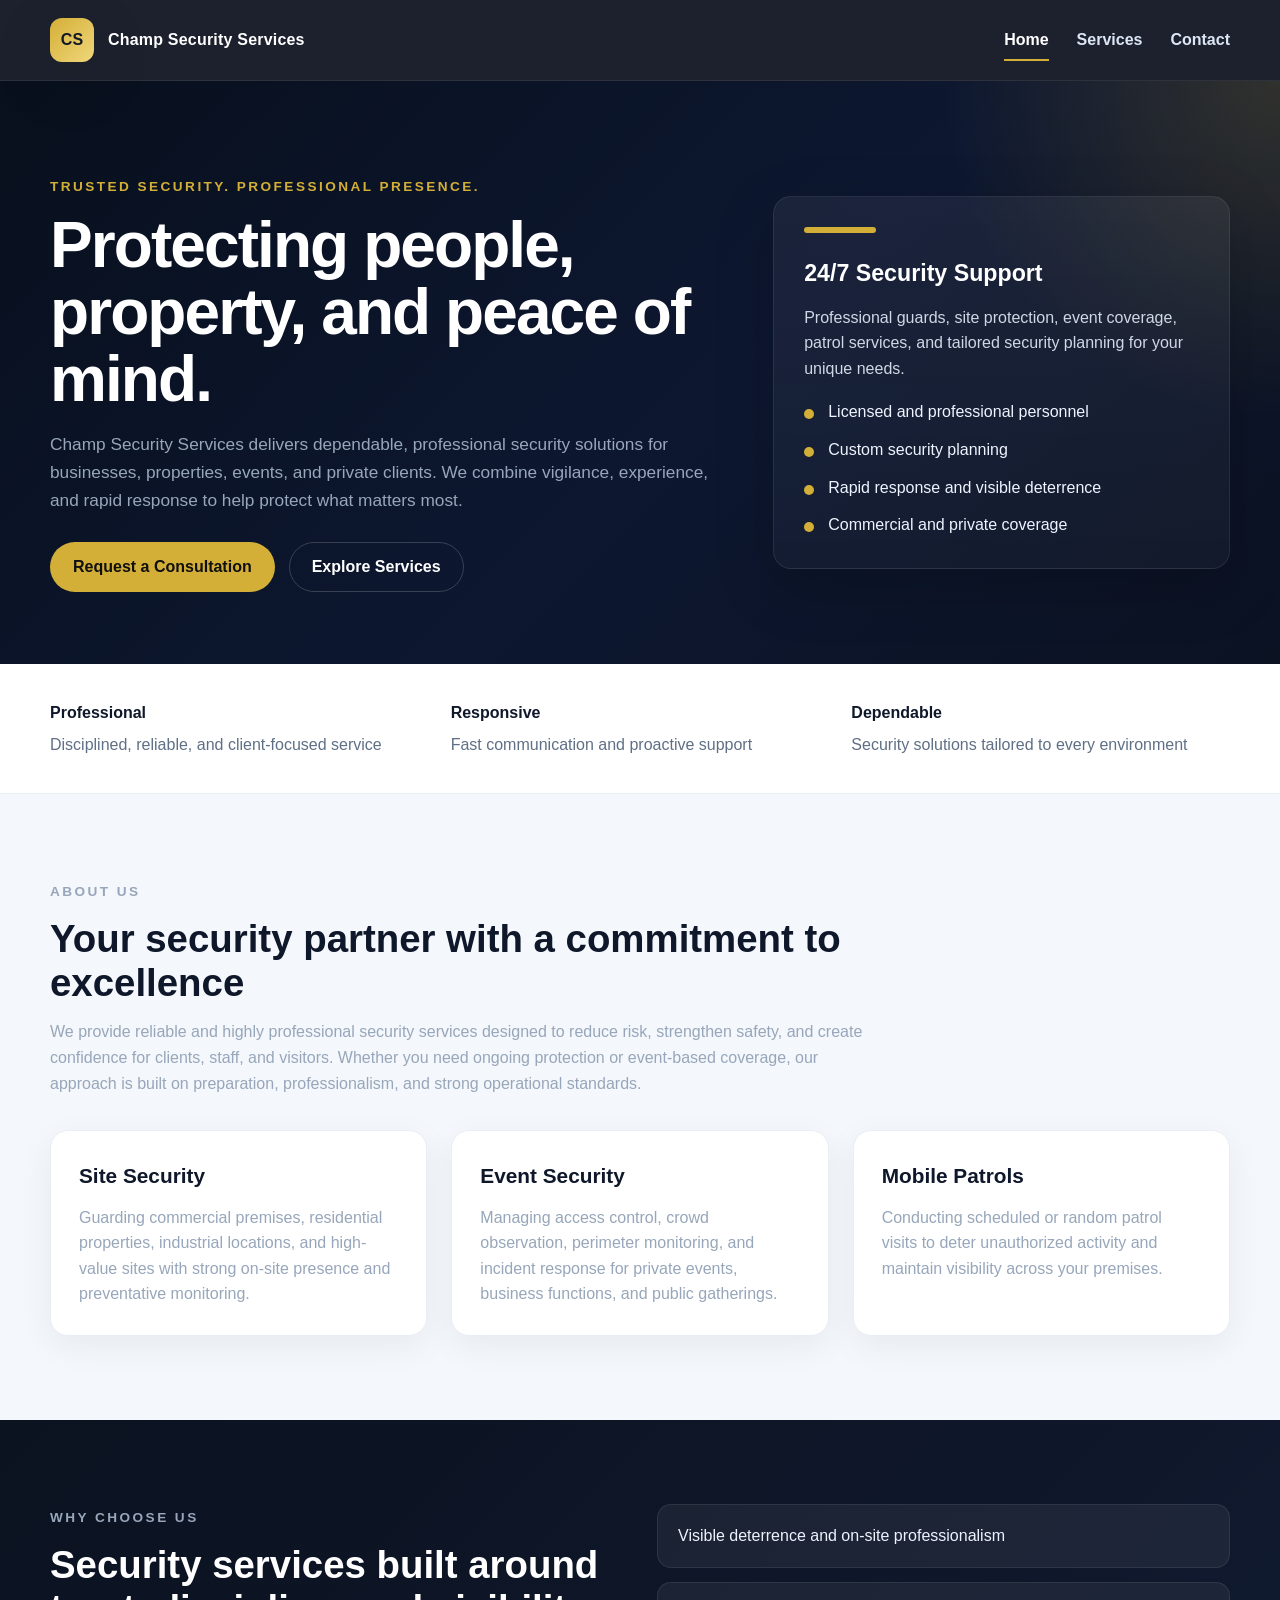
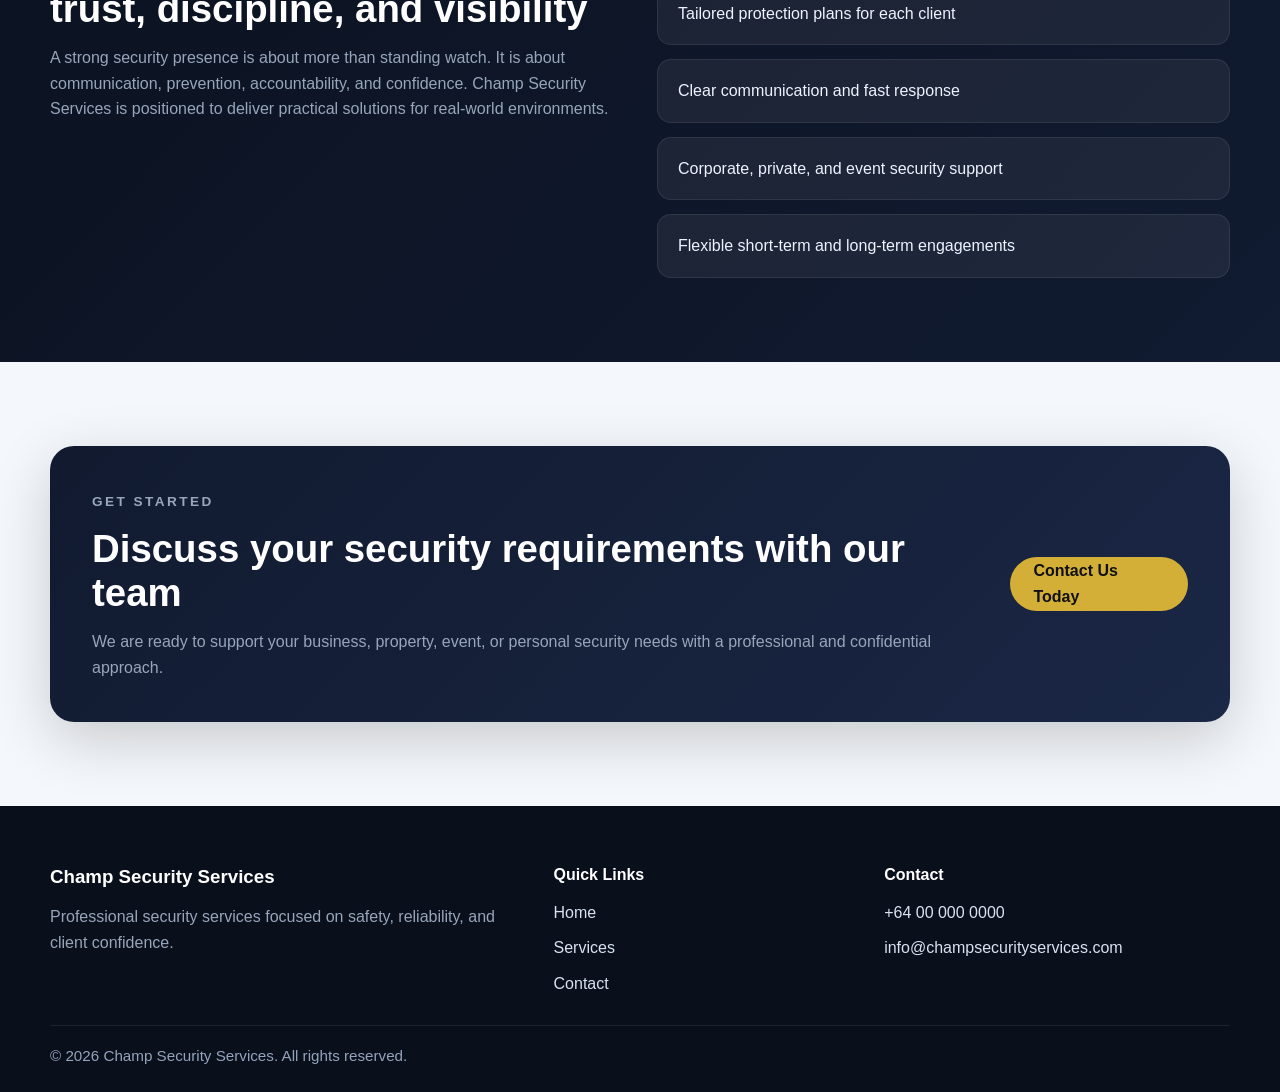
==== index.html @ b8554374 "Creating all the website pages" ====
<!DOCTYPE html>
<html lang="en">
<head>
  <meta charset="UTF-8" />
  <meta name="viewport" content="width=device-width, initial-scale=1.0" />
  <title>Champ Security Services | Professional Protection & Security Solutions</title>
  <meta name="description" content="Champ Security Services provides reliable, professional security solutions including site security, patrol services, event security, asset protection, and emergency response support." />
  <link rel="preconnect" href="[fonts.googleapis.com](https://fonts.googleapis.com)">
  <link rel="preconnect" href="[fonts.gstatic.com](https://fonts.gstatic.com)" crossorigin>
  <link href="[fonts.googleapis.com](https://fonts.googleapis.com/css2?family=Inter:wght@400;500;600;700;800&display=swap)" rel="stylesheet">
  <link rel="stylesheet" href="style.css" />
</head>
<body>
  <header class="site-header">
    <div class="container nav-wrap">
      <a href="index.html" class="logo">
        <span class="logo-mark">CS</span>
        <span class="logo-text">Champ Security Services</span>
      </a>

      <nav class="nav">
        <a href="index.html" class="active">Home</a>
        <a href="services.html">Services</a>
        <a href="contact.html">Contact</a>
      </nav>
    </div>
  </header>

  <main>
    <section class="hero">
      <div class="container hero-grid">
        <div class="hero-content">
          <p class="eyebrow">Trusted Security. Professional Presence.</p>
          <h1>Protecting people, property, and peace of mind.</h1>
          <p class="hero-text">
            Champ Security Services delivers dependable, professional security solutions for businesses,
            properties, events, and private clients. We combine vigilance, experience, and rapid response
            to help protect what matters most.
          </p>
          <div class="hero-actions">
            <a href="contact.html" class="btn btn-primary">Request a Consultation</a>
            <a href="services.html" class="btn btn-secondary">Explore Services</a>
          </div>
        </div>

        <div class="hero-card">
          <div class="hero-card-top"></div>
          <h2>24/7 Security Support</h2>
          <p>
            Professional guards, site protection, event coverage, patrol services, and tailored security
            planning for your unique needs.
          </p>
          <ul class="hero-list">
            <li>Licensed and professional personnel</li>
            <li>Custom security planning</li>
            <li>Rapid response and visible deterrence</li>
            <li>Commercial and private coverage</li>
          </ul>
        </div>
      </div>
    </section>

    <section class="trust-bar">
      <div class="container trust-grid">
        <div class="trust-item">
          <strong>Professional</strong>
          <span>Disciplined, reliable, and client-focused service</span>
        </div>
        <div class="trust-item">
          <strong>Responsive</strong>
          <span>Fast communication and proactive support</span>
        </div>
        <div class="trust-item">
          <strong>Dependable</strong>
          <span>Security solutions tailored to every environment</span>
        </div>
      </div>
    </section>

    <section class="section">
      <div class="container">
        <div class="section-heading">
          <p class="eyebrow">About Us</p>
          <h2>Your security partner with a commitment to excellence</h2>
          <p>
            We provide reliable and highly professional security services designed to reduce risk,
            strengthen safety, and create confidence for clients, staff, and visitors. Whether you need
            ongoing protection or event-based coverage, our approach is built on preparation, professionalism,
            and strong operational standards.
          </p>
        </div>

        <div class="cards three-col">
          <article class="card">
            <h3>Site Security</h3>
            <p>
              Guarding commercial premises, residential properties, industrial locations, and high-value sites
              with strong on-site presence and preventative monitoring.
            </p>
          </article>

          <article class="card">
            <h3>Event Security</h3>
            <p>
              Managing access control, crowd observation, perimeter monitoring, and incident response for
              private events, business functions, and public gatherings.
            </p>
          </article>

          <article class="card">
            <h3>Mobile Patrols</h3>
            <p>
              Conducting scheduled or random patrol visits to deter unauthorized activity and maintain
              visibility across your premises.
            </p>
          </article>
        </div>
      </div>
    </section>

    <section class="section section-dark">
      <div class="container split-grid">
        <div>
          <p class="eyebrow">Why Choose Us</p>
          <h2>Security services built around trust, discipline, and visibility</h2>
          <p>
            A strong security presence is about more than standing watch. It is about communication,
            prevention, accountability, and confidence. Champ Security Services is positioned to deliver
            practical solutions for real-world environments.
          </p>
        </div>

        <div class="check-panel">
          <div class="check-item">Visible deterrence and on-site professionalism</div>
          <div class="check-item">Tailored protection plans for each client</div>
          <div class="check-item">Clear communication and fast response</div>
          <div class="check-item">Corporate, private, and event security support</div>
          <div class="check-item">Flexible short-term and long-term engagements</div>
        </div>
      </div>
    </section>

    <section class="section cta-section">
      <div class="container cta-box">
        <div>
          <p class="eyebrow">Get Started</p>
          <h2>Discuss your security requirements with our team</h2>
          <p>
            We are ready to support your business, property, event, or personal security needs with
            a professional and confidential approach.
          </p>
        </div>
        <a href="contact.html" class="btn btn-primary">Contact Us Today</a>
      </div>
    </section>
  </main>

  <footer class="site-footer">
    <div class="container footer-grid">
      <div>
        <h3>Champ Security Services</h3>
        <p>Professional security services focused on safety, reliability, and client confidence.</p>
      </div>

      <div>
        <h4>Quick Links</h4>
        <ul class="footer-links">
          <li><a href="index.html">Home</a></li>
          <li><a href="services.html">Services</a></li>
          <li><a href="contact.html">Contact</a></li>
        </ul>
      </div>

      <div>
        <h4>Contact</h4>
        <ul class="footer-links">
          <li><a href="tel:+64000000000">+64 00 000 0000</a></li>
          <li><a href="mailto:info@champsecurityservices.com">info@champsecurityservices.com</a></li>
        </ul>
      </div>
    </div>
    <div class="container footer-bottom">
      <p>&copy; 2026 Champ Security Services. All rights reserved.</p>
    </div>
  </footer>
</body>
</html>
---- style.css ----
:root {
  --bg: #0a0f1c;
  --bg-soft: #10182b;
  --panel: #121c31;
  --panel-2: #16233f;
  --surface: #ffffff;
  --text: #0f172a;
  --text-light: #dbe4f0;
  --muted: #97a6ba;
  --line: rgba(255, 255, 255, 0.08);
  --accent: #d4af37;
  --accent-dark: #b89322;
  --success: #1f8f6a;
  --shadow: 0 18px 60px rgba(0, 0, 0, 0.18);
  --radius: 18px;
  --radius-sm: 12px;
  --container: 1180px;
}

* {
  box-sizing: border-box;
  margin: 0;
  padding: 0;
}

html {
  scroll-behavior: smooth;
}

body {
  font-family: "Inter", sans-serif;
  color: var(--text);
  background: #f4f7fb;
  line-height: 1.6;
}

a {
  text-decoration: none;
  color: inherit;
}

img {
  max-width: 100%;
  display: block;
}

.container {
  width: min(100% - 32px, var(--container));
  margin-inline: auto;
}

.site-header {
  position: sticky;
  top: 0;
  z-index: 1000;
  background: rgba(10, 15, 28, 0.92);
  backdrop-filter: blur(12px);
  border-bottom: 1px solid var(--line);
}

.nav-wrap {
  min-height: 80px;
  display: flex;
  align-items: center;
  justify-content: space-between;
  gap: 20px;
}

.logo {
  display: flex;
  align-items: center;
  gap: 14px;
  color: #fff;
  font-weight: 800;
  letter-spacing: 0.2px;
}

.logo-mark {
  width: 44px;
  height: 44px;
  border-radius: 12px;
  display: grid;
  place-items: center;
  background: linear-gradient(135deg, var(--accent), #f0d77a);
  color: #111827;
  font-weight: 800;
  box-shadow: var(--shadow);
}

.logo-text {
  font-size: 1rem;
}

.nav {
  display: flex;
  align-items: center;
  gap: 28px;
}

.nav a {
  color: #dce6f5;
  font-weight: 600;
  position: relative;
}

.nav a:hover,
.nav a.active {
  color: #fff;
}

.nav a.active::after,
.nav a:hover::after {
  content: "";
  position: absolute;
  left: 0;
  bottom: -8px;
  width: 100%;
  height: 2px;
  background: var(--accent);
}

.hero {
  background:
    radial-gradient(circle at top right, rgba(212, 175, 55, 0.18), transparent 24%),
    linear-gradient(135deg, #08101d 0%, #0d1730 55%, #0b1222 100%);
  color: #fff;
  padding: 92px 0 72px;
}

.hero-grid {
  display: grid;
  grid-template-columns: 1.2fr 0.8fr;
  gap: 38px;
  align-items: center;
}

.eyebrow {
  display: inline-block;
  font-size: 0.85rem;
  text-transform: uppercase;
  letter-spacing: 0.18em;
  color: var(--accent);
  font-weight: 700;
  margin-bottom: 14px;
}

.hero h1,
.page-hero h1 {
  font-size: clamp(2.4rem, 5vw, 4.2rem);
  line-height: 1.05;
  margin-bottom: 18px;
  letter-spacing: -0.03em;
}

.hero-text,
.page-intro,
.section-heading p,
.section-dark p,
.card p,
.service-card p,
.contact-panel p,
.form-note,
.cta-box p,
.footer-grid p {
  color: var(--muted);
}

.hero-text {
  max-width: 680px;
  font-size: 1.08rem;
}

.hero-actions {
  display: flex;
  flex-wrap: wrap;
  gap: 14px;
  margin-top: 28px;
}

.btn {
  display: inline-flex;
  align-items: center;
  justify-content: center;
  min-height: 50px;
  padding: 0 22px;
  border-radius: 999px;
  font-weight: 700;
  transition: 0.25s ease;
  border: 1px solid transparent;
}

.btn-primary {
  background: var(--accent);
  color: #101010;
}

.btn-primary:hover {
  background: var(--accent-dark);
  transform: translateY(-1px);
}

.btn-secondary {
  background: transparent;
  border-color: rgba(255, 255, 255, 0.18);
  color: #fff;
}

.btn-secondary:hover {
  background: rgba(255, 255, 255, 0.06);
}

.hero-card {
  background: linear-gradient(180deg, rgba(255,255,255,0.06), rgba(255,255,255,0.03));
  border: 1px solid rgba(255,255,255,0.08);
  border-radius: var(--radius);
  padding: 30px;
  box-shadow: var(--shadow);
}

.hero-card-top {
  width: 72px;
  height: 6px;
  border-radius: 999px;
  background: var(--accent);
  margin-bottom: 22px;
}

.hero-card h2 {
  margin-bottom: 12px;
  font-size: 1.45rem;
}

.hero-card p {
  color: #cfd8e6;
  margin-bottom: 18px;
}

.hero-list {
  list-style: none;
  display: grid;
  gap: 12px;
}

.hero-list li {
  color: #eef4ff;
  padding-left: 24px;
  position: relative;
}

.hero-list li::before {
  content: "";
  position: absolute;
  left: 0;
  top: 10px;
  width: 10px;
  height: 10px;
  border-radius: 50%;
  background: var(--accent);
}

.trust-bar {
  background: #ffffff;
  border-bottom: 1px solid #e9eef5;
}

.trust-grid {
  display: grid;
  grid-template-columns: repeat(3, 1fr);
  gap: 22px;
  padding: 28px 0;
}

.trust-item {
  padding: 8px 0;
}

.trust-item strong {
  display: block;
  margin-bottom: 6px;
  font-size: 1rem;
  color: #0f172a;
}

.trust-item span {
  color: #5f6f85;
}

.section {
  padding: 84px 0;
}

.section-heading {
  max-width: 820px;
  margin-bottom: 34px;
}

.section-heading h2,
.section-dark h2,
.cta-box h2,
.contact-panel h2,
.contact-form-wrap h2 {
  font-size: clamp(1.9rem, 3vw, 2.8rem);
  line-height: 1.15;
  margin-bottom: 14px;
}

.cards {
  display: grid;
  gap: 24px;
}

.three-col {
  grid-template-columns: repeat(3, 1fr);
}

.two-col {
  grid-template-columns: repeat(2, 1fr);
}

.card,
.service-card,
.contact-panel,
.contact-form-wrap {
  background: #fff;
  border-radius: var(--radius);
  padding: 28px;
  box-shadow: 0 10px 35px rgba(15, 23, 42, 0.06);
  border: 1px solid #e9eef5;
}

.card h3,
.service-card h2 {
  margin-bottom: 12px;
  font-size: 1.3rem;
}

.section-dark {
  background: linear-gradient(135deg, #0b1220, #111b31);
  color: #fff;
}

.split-grid {
  display: grid;
  grid-template-columns: 1fr 1fr;
  gap: 34px;
  align-items: start;
}

.check-panel {
  display: grid;
  gap: 14px;
}

.check-item,
.industry-item {
  background: rgba(255,255,255,0.06);
  border: 1px solid rgba(255,255,255,0.08);
  border-radius: 14px;
  padding: 18px 18px 18px 20px;
  color: #edf3ff;
}

.industry-grid {
  display: grid;
  grid-template-columns: repeat(4, 1fr);
  gap: 16px;
  margin-top: 28px;
}

.cta-section {
  background: #f4f7fb;
}

.cta-box {
  background: linear-gradient(135deg, #111a2f, #1a2745);
  color: #fff;
  border-radius: 24px;
  padding: 42px;
  display: flex;
  align-items: center;
  justify-content: space-between;
  gap: 26px;
  box-shadow: var(--shadow);
}

.page-hero {
  background:
    radial-gradient(circle at top right, rgba(212, 175, 55, 0.14), transparent 24%),
    linear-gradient(135deg, #08101d 0%, #0d1730 55%, #0b1222 100%);
  color: #fff;
  padding: 88px 0 56px;
}

.page-intro {
  max-width: 760px;
  font-size: 1.06rem;
}

.contact-grid {
  display: grid;
  grid-template-columns: 0.95fr 1.05fr;
  gap: 24px;
}

.contact-list {
  display: grid;
  gap: 14px;
  margin-top: 24px;
}

.contact-item {
  display: block;
  padding: 18px 20px;
  border: 1px solid #e7edf5;
  border-radius: 14px;
  background: #f8fbff;
  transition: 0.2s ease;
}

.contact-item:hover {
  border-color: #cfd9e8;
  transform: translateY(-1px);
}

.contact-label {
  display: block;
  font-size: 0.9rem;
  color: #64748b;
  margin-bottom: 4px;
  font-weight: 600;
}

.contact-value {
  display: block;
  font-size: 1rem;
  color: #0f172a;
  font-weight: 700;
}

.contact-form {
  display: grid;
  gap: 16px;
  margin-top: 18px;
}

.form-row {
  display: grid;
  gap: 8px;
}

.form-row label {
  font-weight: 600;
  color: #1e293b;
}

.form-row input,
.form-row select,
.form-row textarea {
  width: 100%;
  border: 1px solid #dbe4ef;
  border-radius: 12px;
  padding: 14px 15px;
  font: inherit;
  color: #0f172a;
  background: #fff;
  outline: none;
  transition: border-color 0.2s ease, box-shadow 0.2s ease;
}

.form-row input:focus,
.form-row select:focus,
.form-row textarea:focus {
  border-color: #c9a93a;
  box-shadow: 0 0 0 4px rgba(212, 175, 55, 0.12);
}

.btn-full {
  width: 100%;
  margin-top: 6px;
}

.form-note {
  margin-top: 14px;
  font-size: 0.95rem;
}

.site-footer {
  background: #0a0f1c;
  color: #fff;
  padding-top: 56px;
}

.footer-grid {
  display: grid;
  grid-template-columns: 1.1fr 0.7fr 0.8fr;
  gap: 28px;
  padding-bottom: 28px;
}

.footer-grid h3,
.footer-grid h4 {
  margin-bottom: 12px;
}

.footer-links {
  list-style: none;
  display: grid;
  gap: 10px;
}

.footer-links a {
  color: #d8e2f0;
}

.footer-links a:hover {
  color: #fff;
}

.footer-bottom {
  border-top: 1px solid rgba(255,255,255,0.08);
  padding: 18px 0 24px;
}

.footer-bottom p {
  color: #93a4bb;
  font-size: 0.95rem;
}

@media (max-width: 980px) {
  .hero-grid,
  .split-grid,
  .contact-grid,
  .footer-grid,
  .trust-grid,
  .industry-grid,
  .three-col,
  .two-col,
  .cta-box {
    grid-template-columns: 1fr;
  }

  .cta-box {
    align-items: flex-start;
  }
}

@media (max-width: 720px) {
  .nav-wrap {
    flex-direction: column;
    justify-content: center;
    padding: 16px 0;
  }

  .nav {
    gap: 18px;
    flex-wrap: wrap;
    justify-content: center;
  }

  .hero,
  .page-hero {
    padding-top: 72px;
  }

  .hero-actions {
    flex-direction: column;
    align-items: stretch;
  }

  .btn {
    width: 100%;
  }

  .card,
  .service-card,
  .contact-panel,
  .contact-form-wrap,
  .hero-card,
  .cta-box {
    padding: 22px;
  }

  .section {
    padding: 68px 0;
  }
}
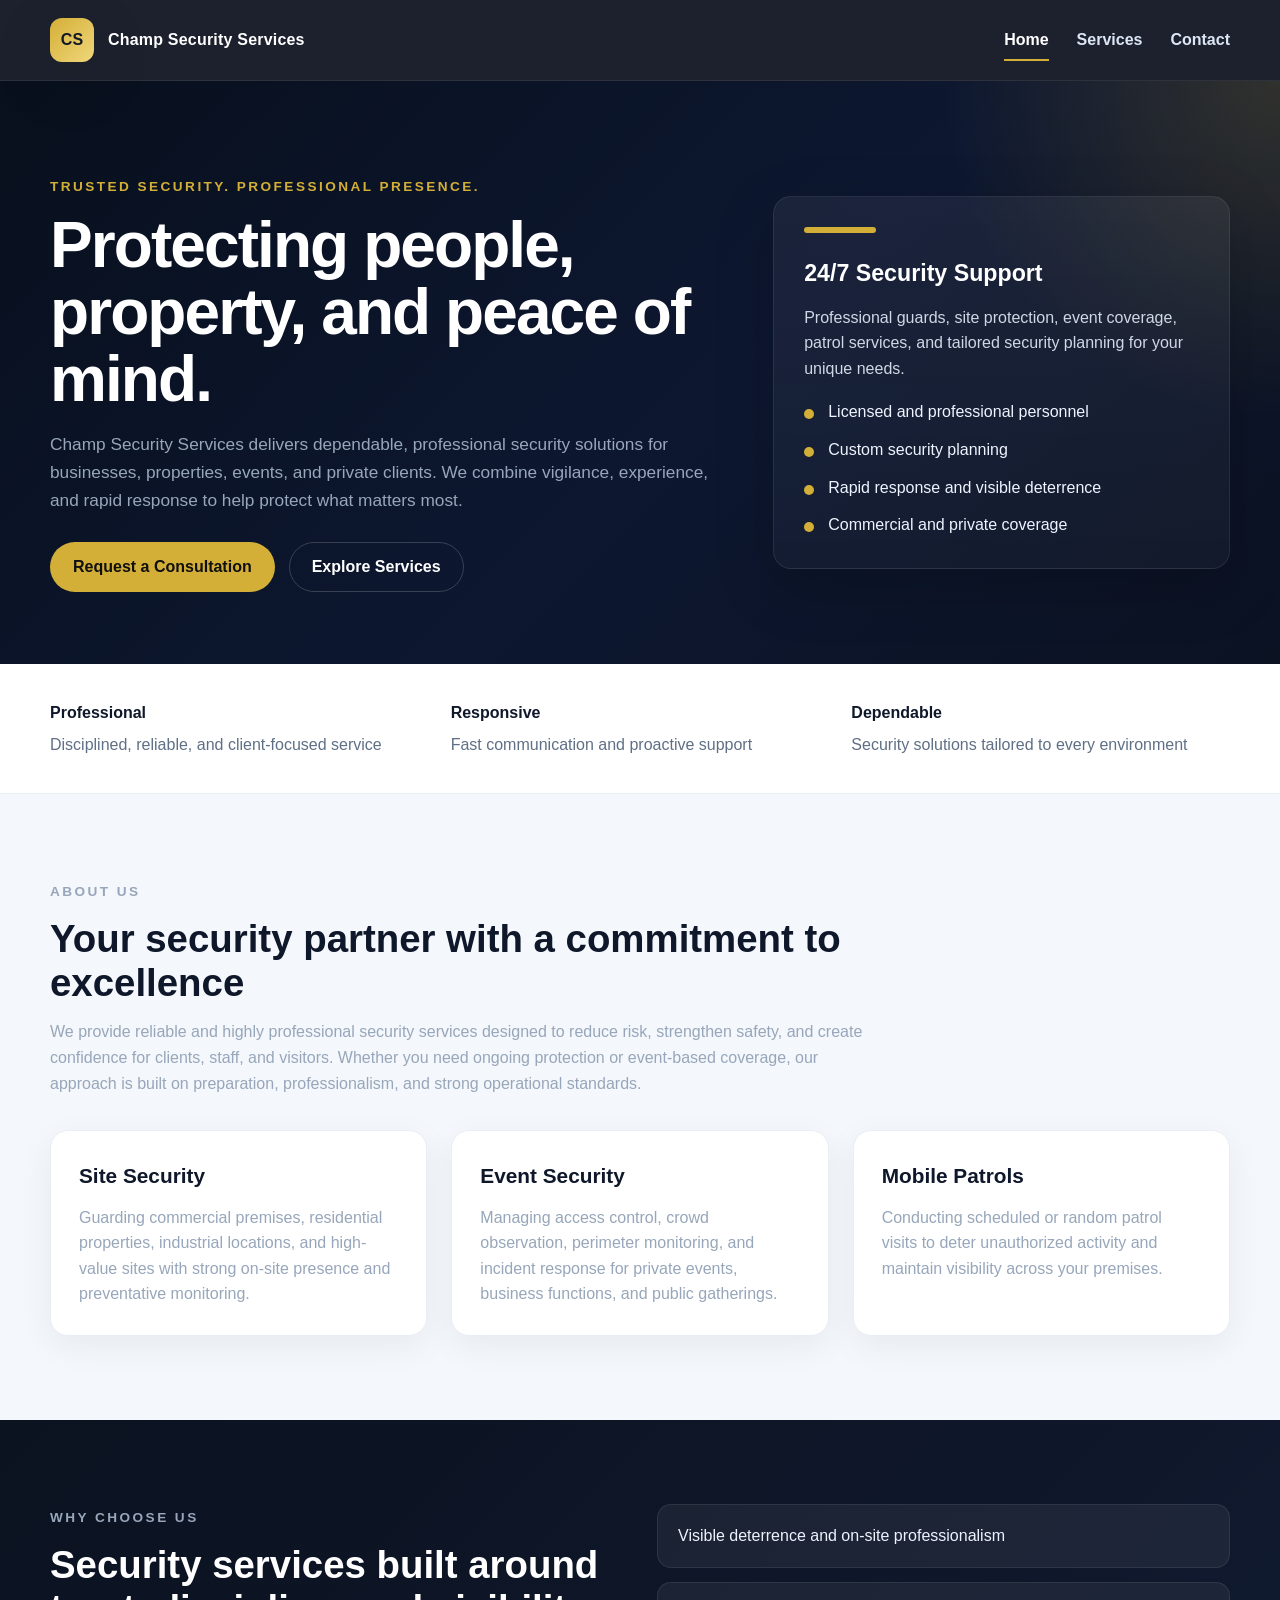
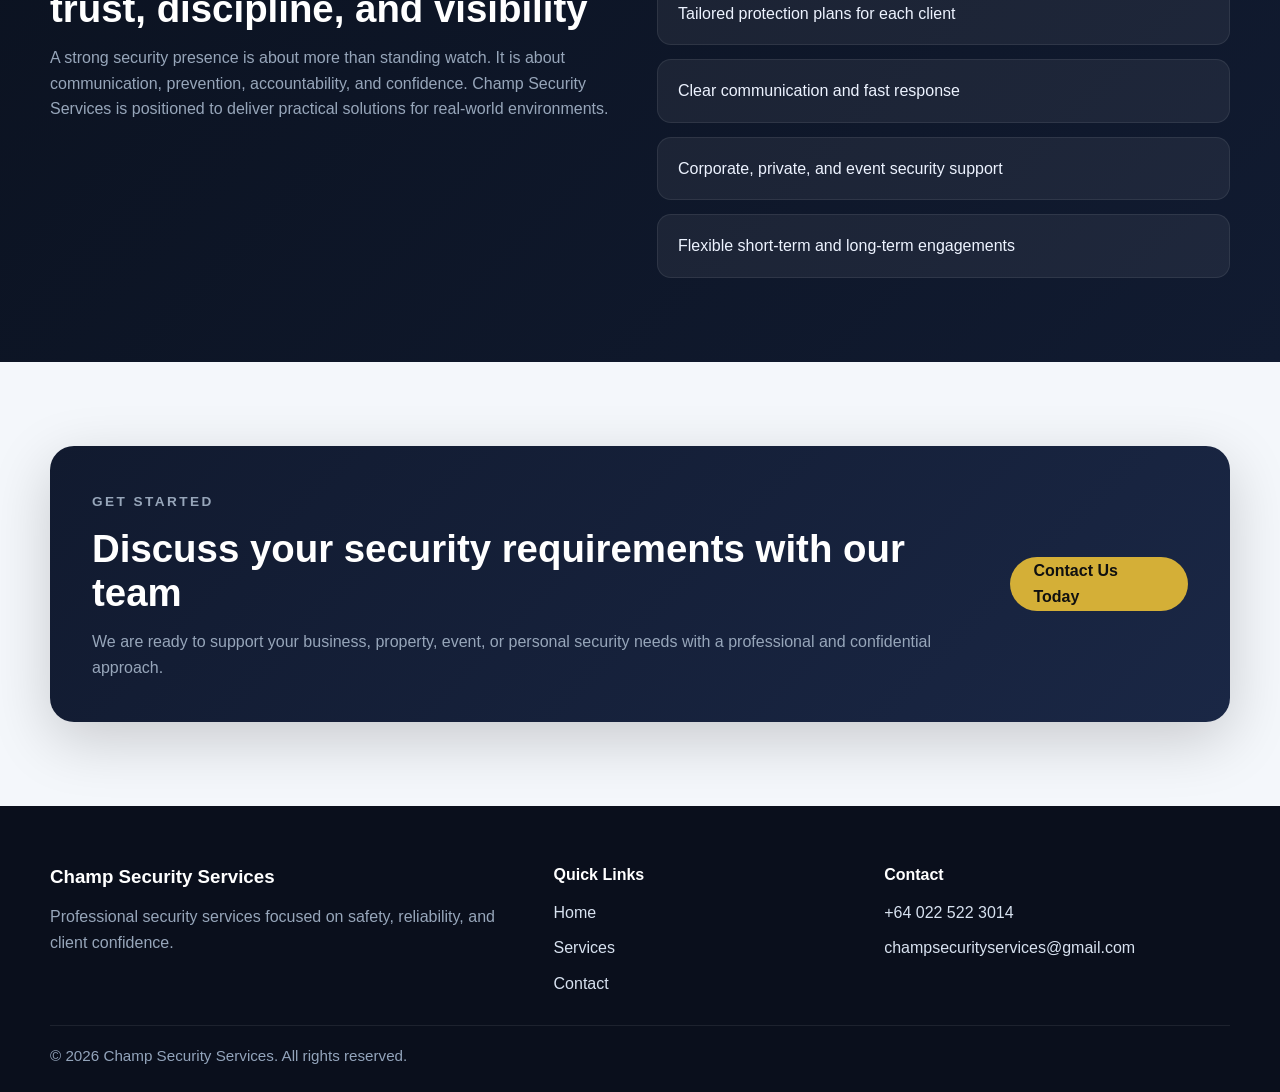
==== commit ee521a77: "Updating contact info" ====
--- a/index.html
+++ b/index.html
@@ -174,8 +174,8 @@
       <div>
         <h4>Contact</h4>
         <ul class="footer-links">
-          <li><a href="tel:+64000000000">+64 00 000 0000</a></li>
-          <li><a href="mailto:info@champsecurityservices.com">info@champsecurityservices.com</a></li>
+          <li><a href="tel:+64 022 522 3014">+64 022 522 3014</a></li>
+          <li><a href="mailto:champsecurityservices@gmail.com">champsecurityservices@gmail.com</a></li>
         </ul>
       </div>
     </div>
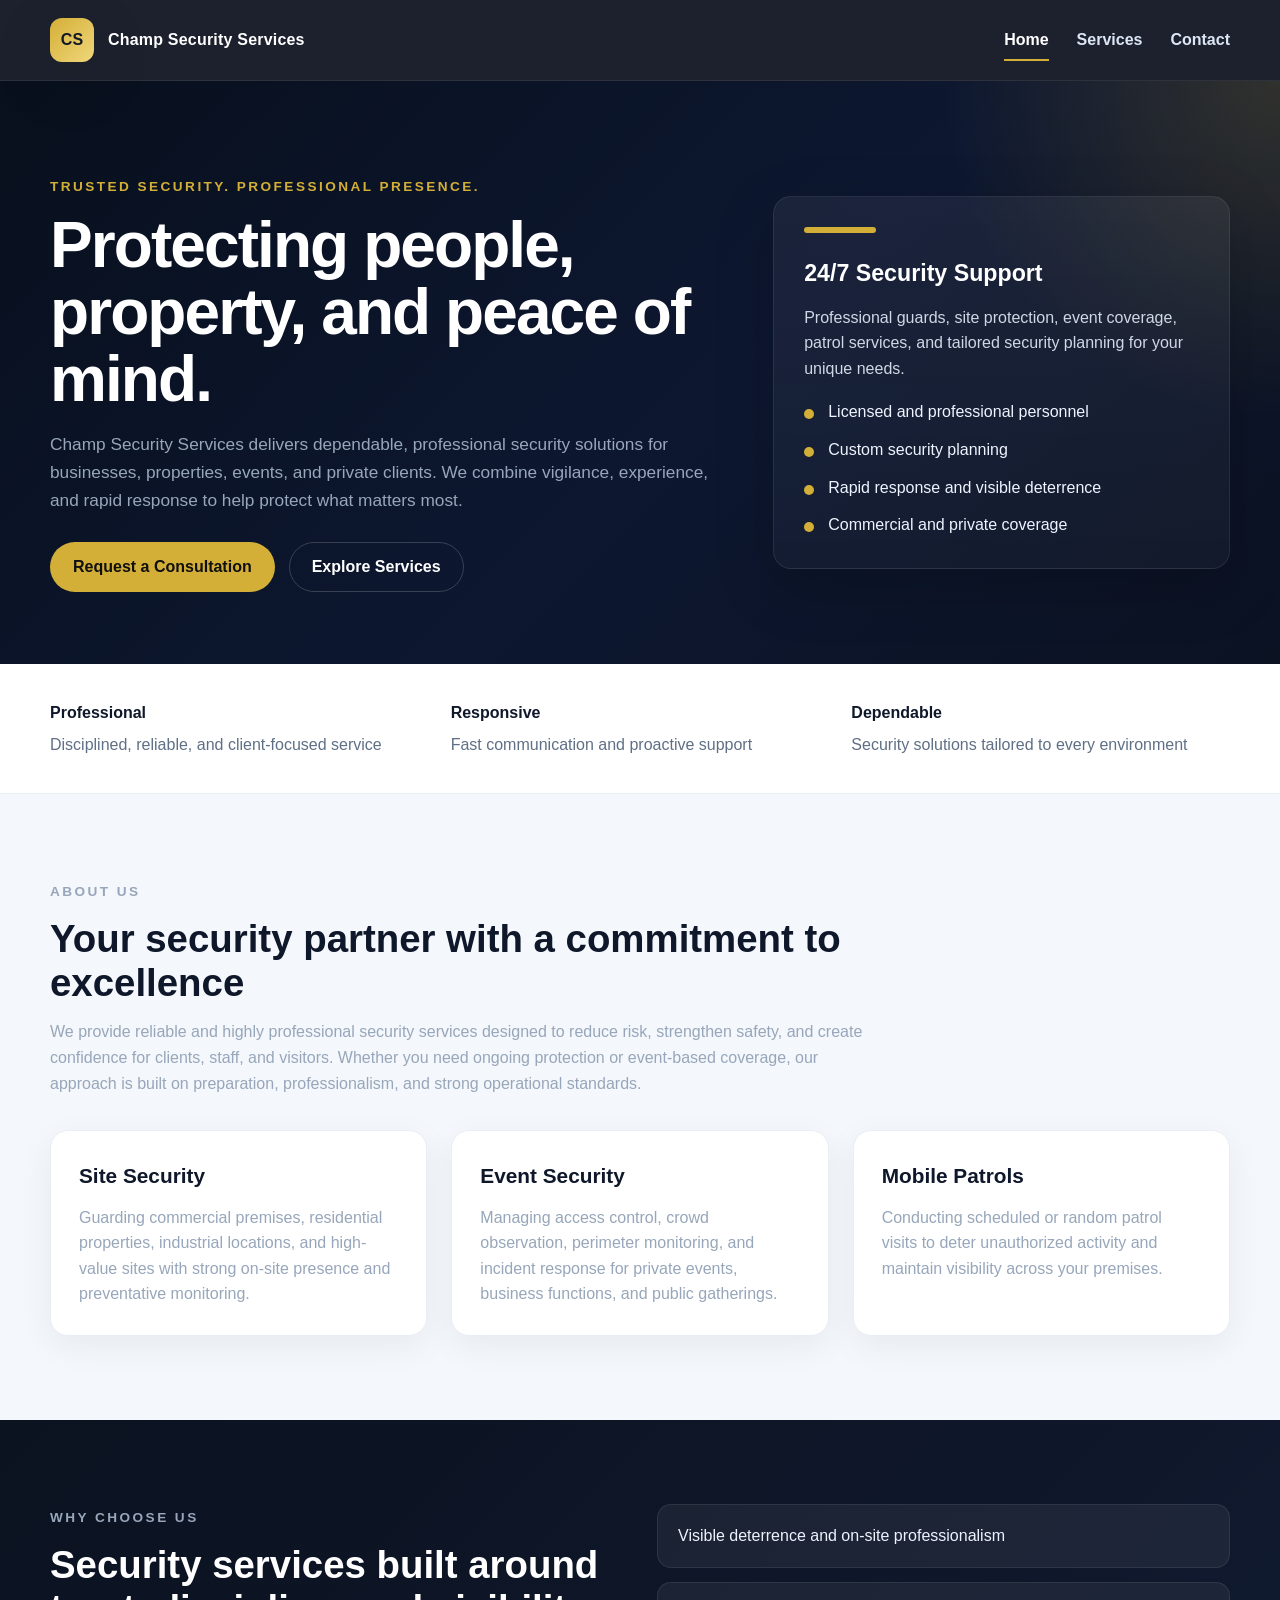
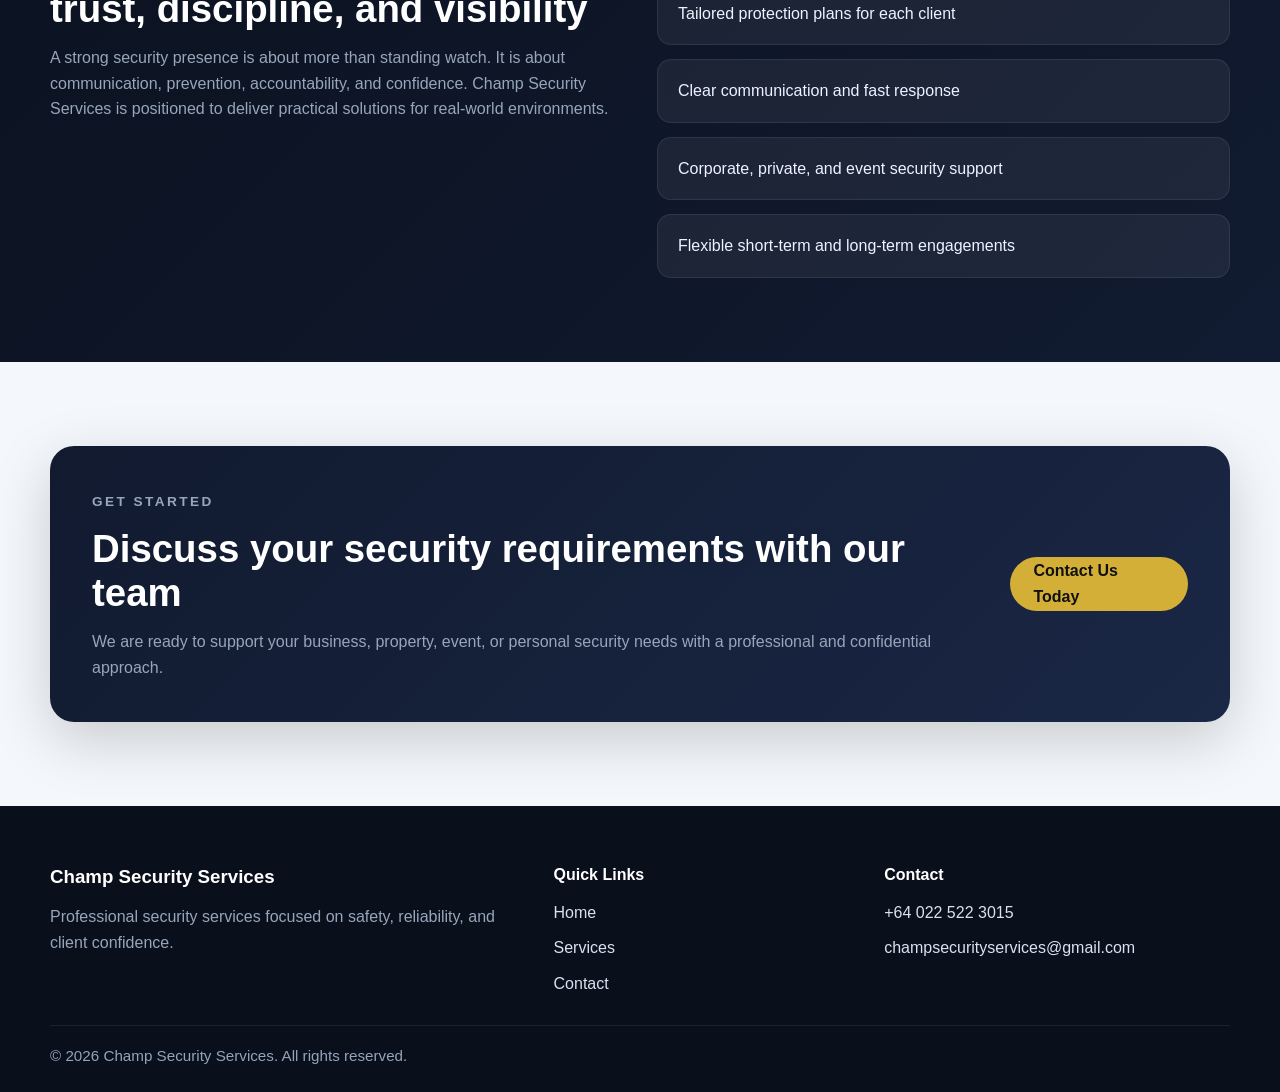
==== commit 1f313a71: "Testing" ====
--- a/index.html
+++ b/index.html
@@ -174,7 +174,7 @@
       <div>
         <h4>Contact</h4>
         <ul class="footer-links">
-          <li><a href="tel:+64 022 522 3014">+64 022 522 3014</a></li>
+          <li><a href="tel:+64 022 522 3014">+64 022 522 3015</a></li>
           <li><a href="mailto:champsecurityservices@gmail.com">champsecurityservices@gmail.com</a></li>
         </ul>
       </div>
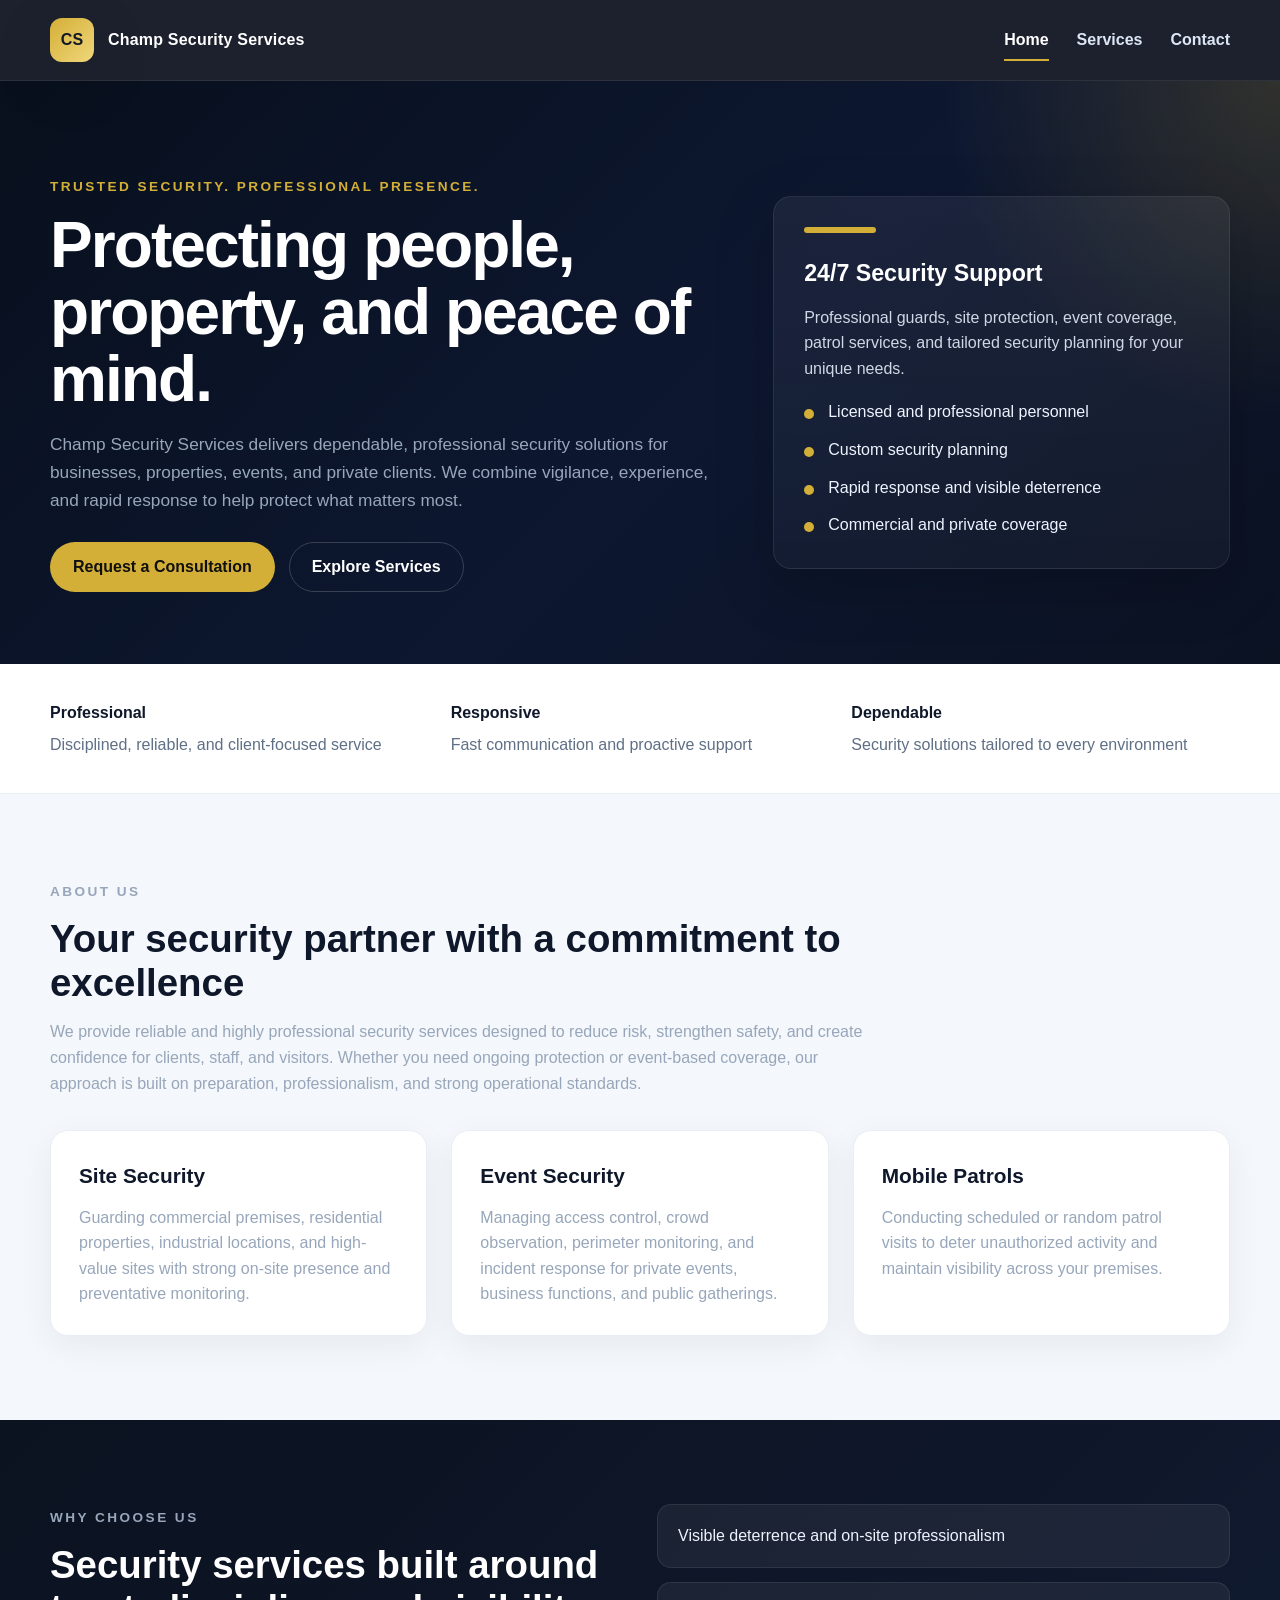
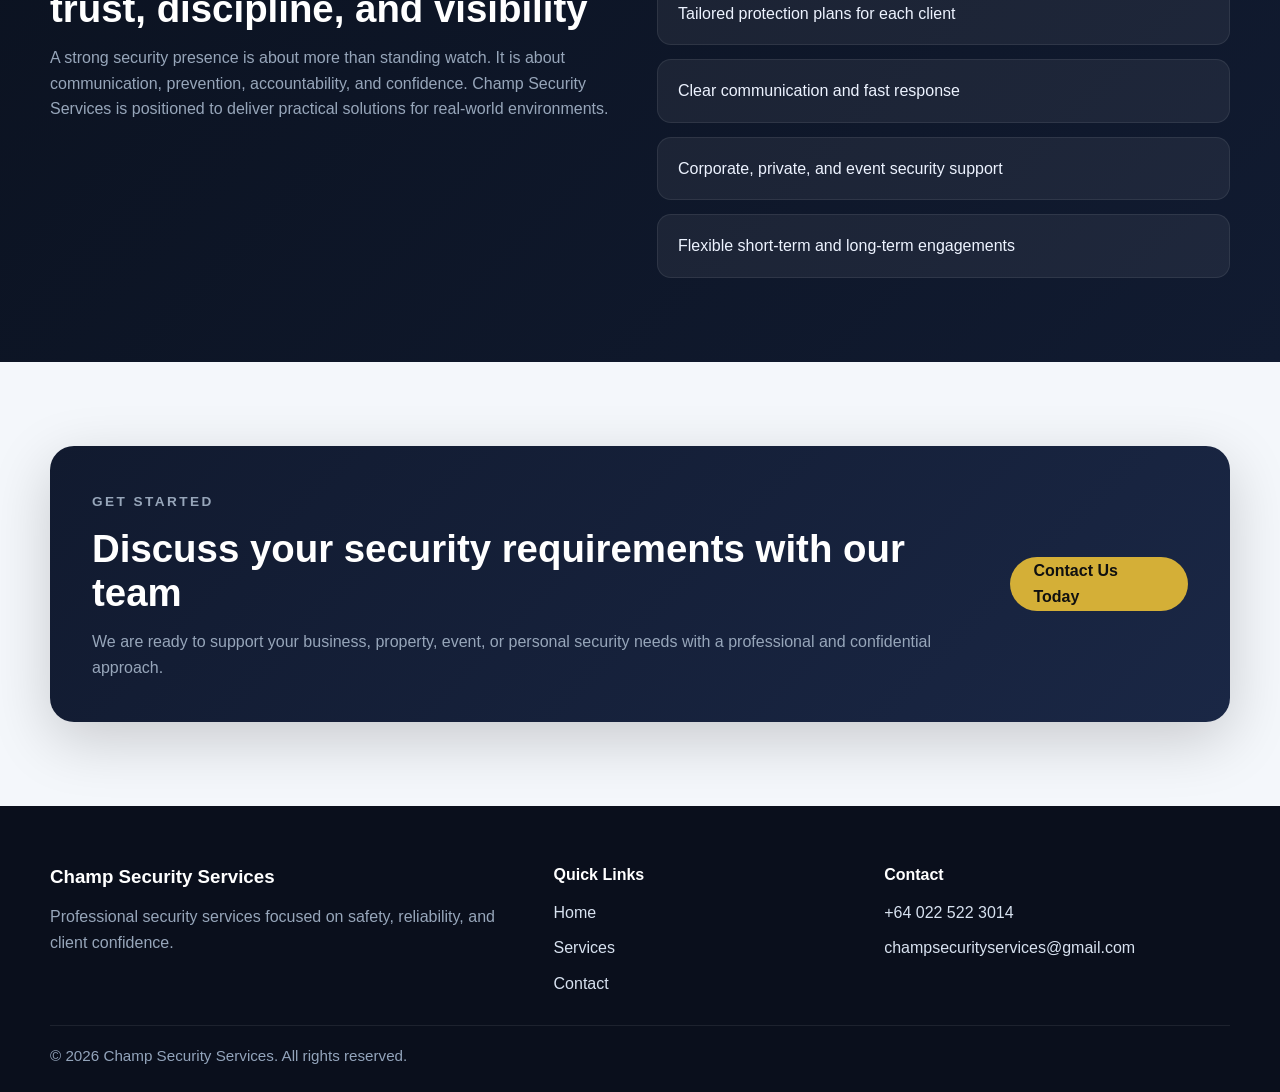
==== commit 8ab9179b: "Reversing the test" ====
--- a/index.html
+++ b/index.html
@@ -174,7 +174,7 @@
       <div>
         <h4>Contact</h4>
         <ul class="footer-links">
-          <li><a href="tel:+64 022 522 3014">+64 022 522 3015</a></li>
+          <li><a href="tel:+64 022 522 3014">+64 022 522 3014</a></li>
           <li><a href="mailto:champsecurityservices@gmail.com">champsecurityservices@gmail.com</a></li>
         </ul>
       </div>
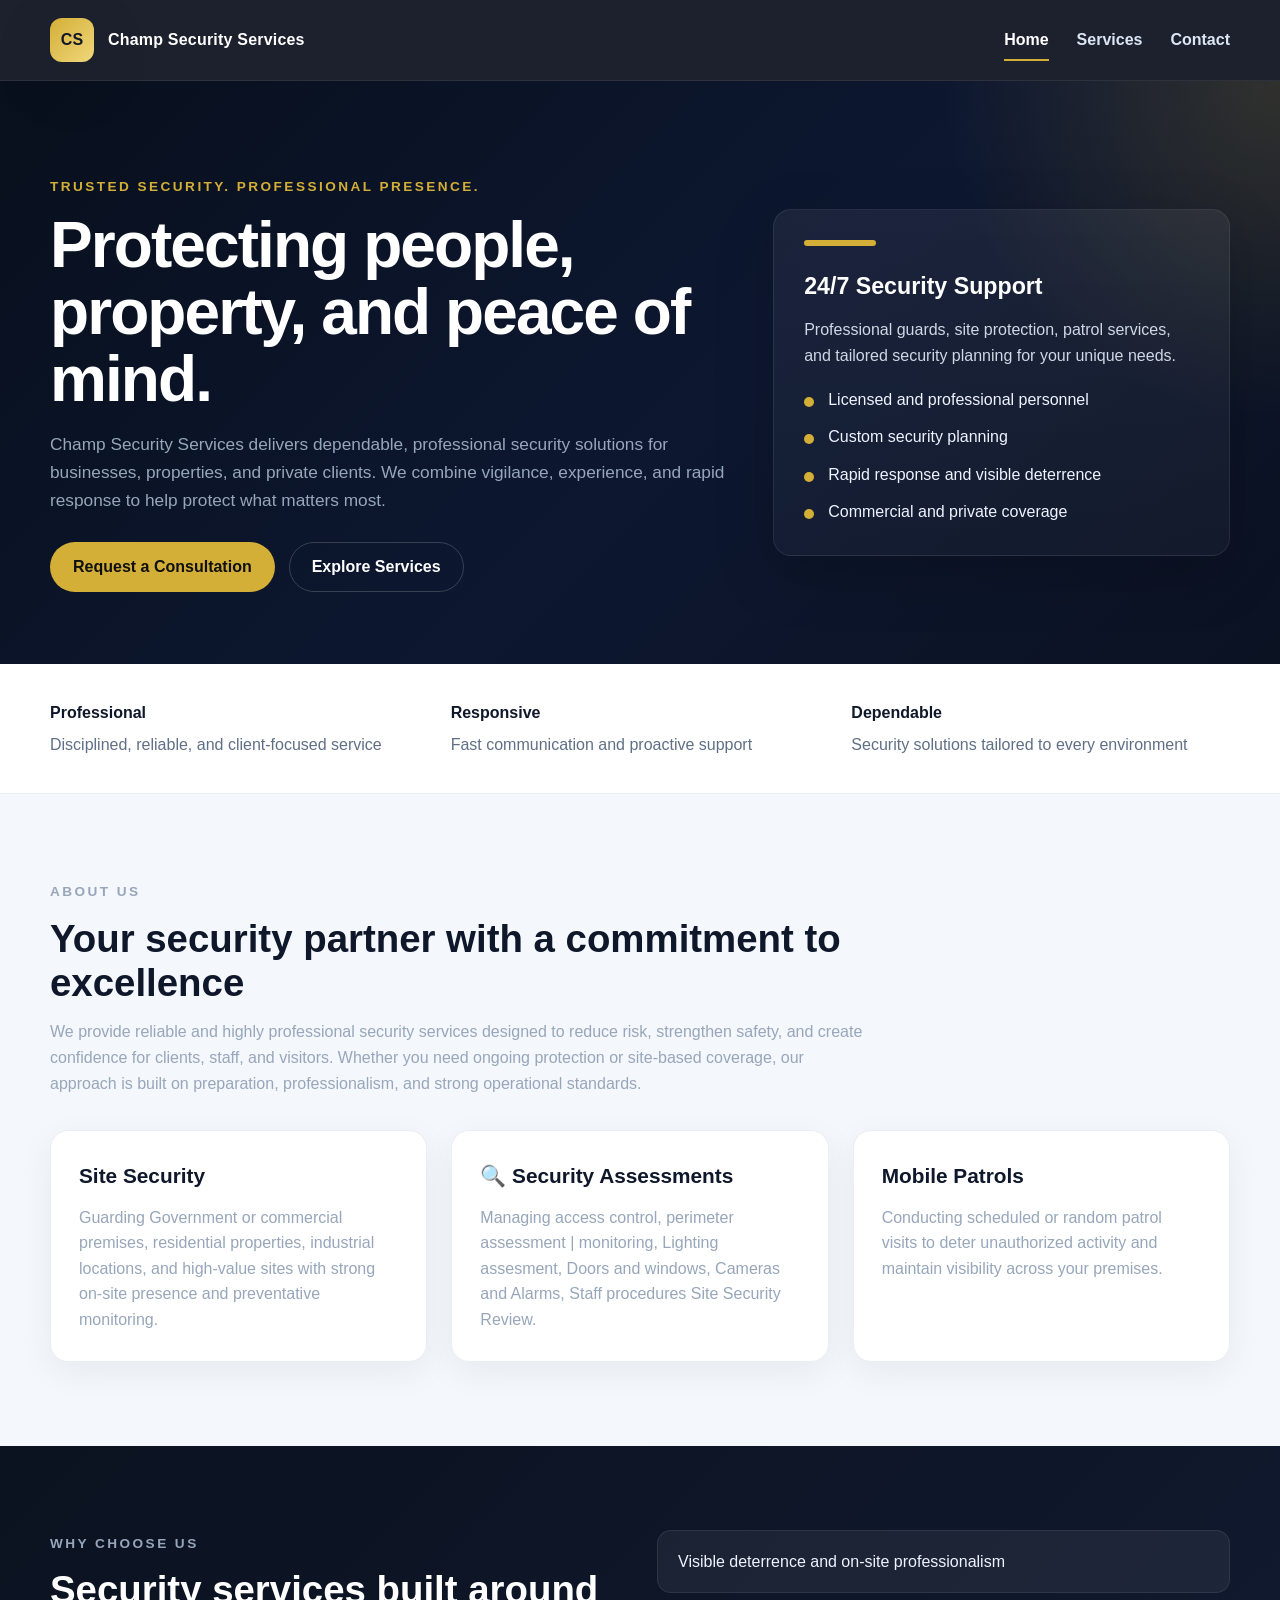
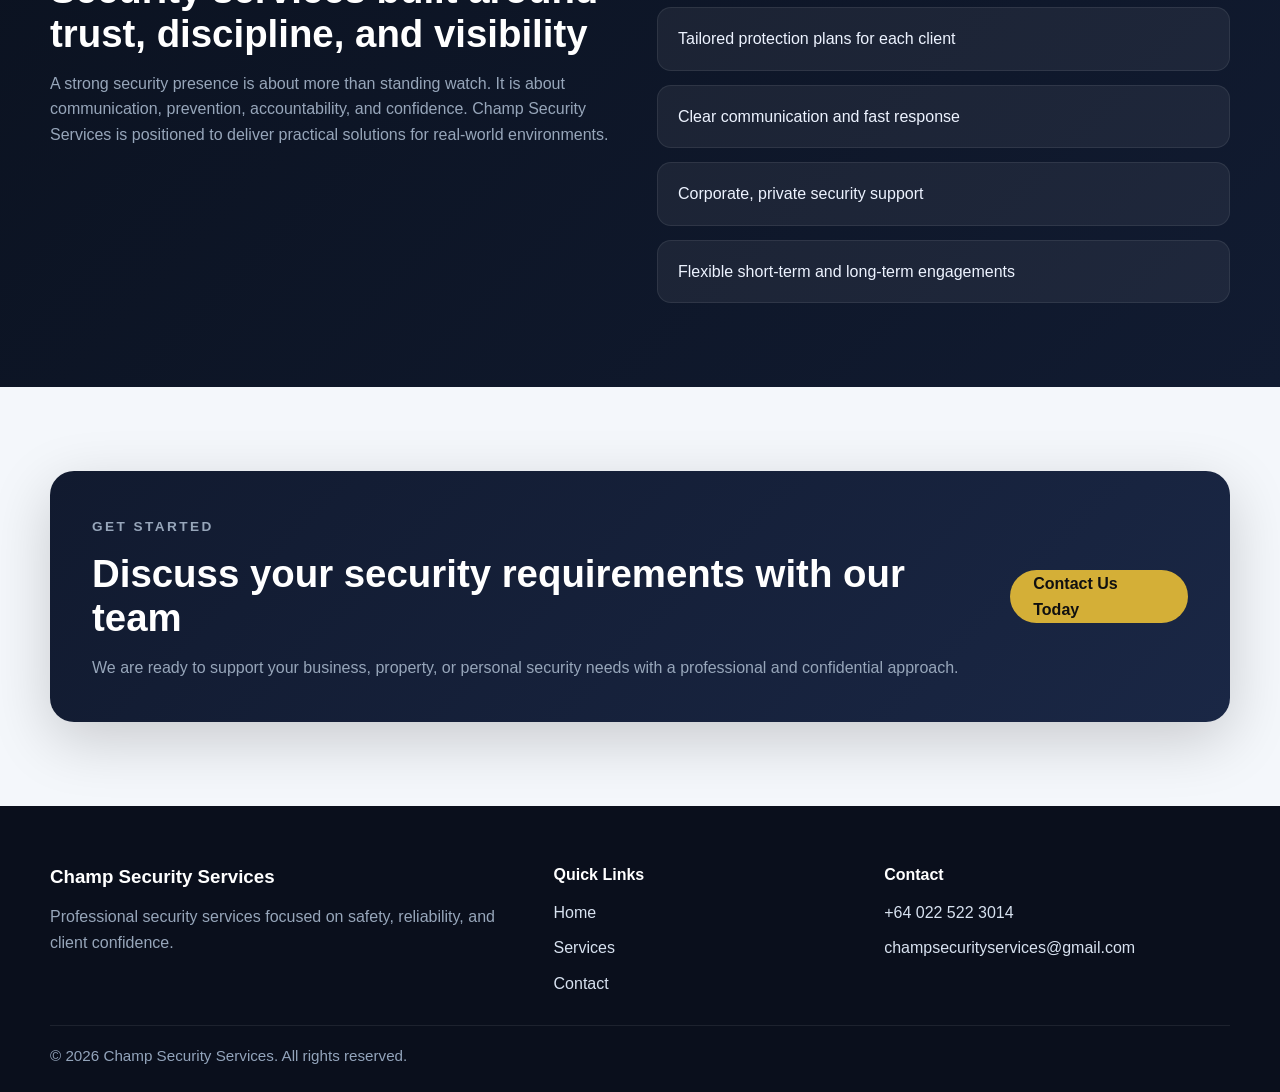
==== commit 6cebe25e: "Updating and changing the event service." ====
--- a/index.html
+++ b/index.html
@@ -4,7 +4,7 @@
   <meta charset="UTF-8" />
   <meta name="viewport" content="width=device-width, initial-scale=1.0" />
   <title>Champ Security Services | Professional Protection & Security Solutions</title>
-  <meta name="description" content="Champ Security Services provides reliable, professional security solutions including site security, patrol services, event security, asset protection, and emergency response support." />
+  <meta name="description" content="Champ Security Services provides reliable, professional security solutions including site security, patrol services, asset protection, and emergency response support." />
   <link rel="preconnect" href="[fonts.googleapis.com](https://fonts.googleapis.com)">
   <link rel="preconnect" href="[fonts.gstatic.com](https://fonts.gstatic.com)" crossorigin>
   <link href="[fonts.googleapis.com](https://fonts.googleapis.com/css2?family=Inter:wght@400;500;600;700;800&display=swap)" rel="stylesheet">
@@ -34,8 +34,8 @@
           <h1>Protecting people, property, and peace of mind.</h1>
           <p class="hero-text">
             Champ Security Services delivers dependable, professional security solutions for businesses,
-            properties, events, and private clients. We combine vigilance, experience, and rapid response
-            to help protect what matters most.
+            properties, and private clients. We combine vigilance, experience, and rapid response
+            to help protect what matters most. 
           </p>
           <div class="hero-actions">
             <a href="contact.html" class="btn btn-primary">Request a Consultation</a>
@@ -47,7 +47,7 @@
           <div class="hero-card-top"></div>
           <h2>24/7 Security Support</h2>
           <p>
-            Professional guards, site protection, event coverage, patrol services, and tailored security
+            Professional guards, site protection, patrol services, and tailored security
             planning for your unique needs.
           </p>
           <ul class="hero-list">
@@ -85,7 +85,7 @@
           <p>
             We provide reliable and highly professional security services designed to reduce risk,
             strengthen safety, and create confidence for clients, staff, and visitors. Whether you need
-            ongoing protection or event-based coverage, our approach is built on preparation, professionalism,
+            ongoing protection or site-based coverage, our approach is built on preparation, professionalism,
             and strong operational standards.
           </p>
         </div>
@@ -94,16 +94,16 @@
           <article class="card">
             <h3>Site Security</h3>
             <p>
-              Guarding commercial premises, residential properties, industrial locations, and high-value sites
-              with strong on-site presence and preventative monitoring.
+              Guarding Government or commercial premises, residential properties, industrial locations, and high-value sites
+              with strong on-site presence and preventative monitoring. 
             </p>
           </article>
 
           <article class="card">
-            <h3>Event Security</h3>
+            <h3>🔍 Security Assessments</h3>
             <p>
-              Managing access control, crowd observation, perimeter monitoring, and incident response for
-              private events, business functions, and public gatherings.
+              Managing access control, perimeter assessment | monitoring, Lighting assesment, Doors and windows, Cameras and Alarms, Staff procedures
+              Site Security Review. 
             </p>
           </article>
 
@@ -134,8 +134,8 @@
           <div class="check-item">Visible deterrence and on-site professionalism</div>
           <div class="check-item">Tailored protection plans for each client</div>
           <div class="check-item">Clear communication and fast response</div>
-          <div class="check-item">Corporate, private, and event security support</div>
-          <div class="check-item">Flexible short-term and long-term engagements</div>
+          <div class="check-item">Corporate, private security support</div>
+          <div class="check-item">Flexible short-term and long-term engagements</div> 
         </div>
       </div>
     </section>
@@ -146,8 +146,8 @@
           <p class="eyebrow">Get Started</p>
           <h2>Discuss your security requirements with our team</h2>
           <p>
-            We are ready to support your business, property, event, or personal security needs with
-            a professional and confidential approach.
+            We are ready to support your business, property, or personal security needs with
+            a professional and confidential approach. 
           </p>
         </div>
         <a href="contact.html" class="btn btn-primary">Contact Us Today</a>
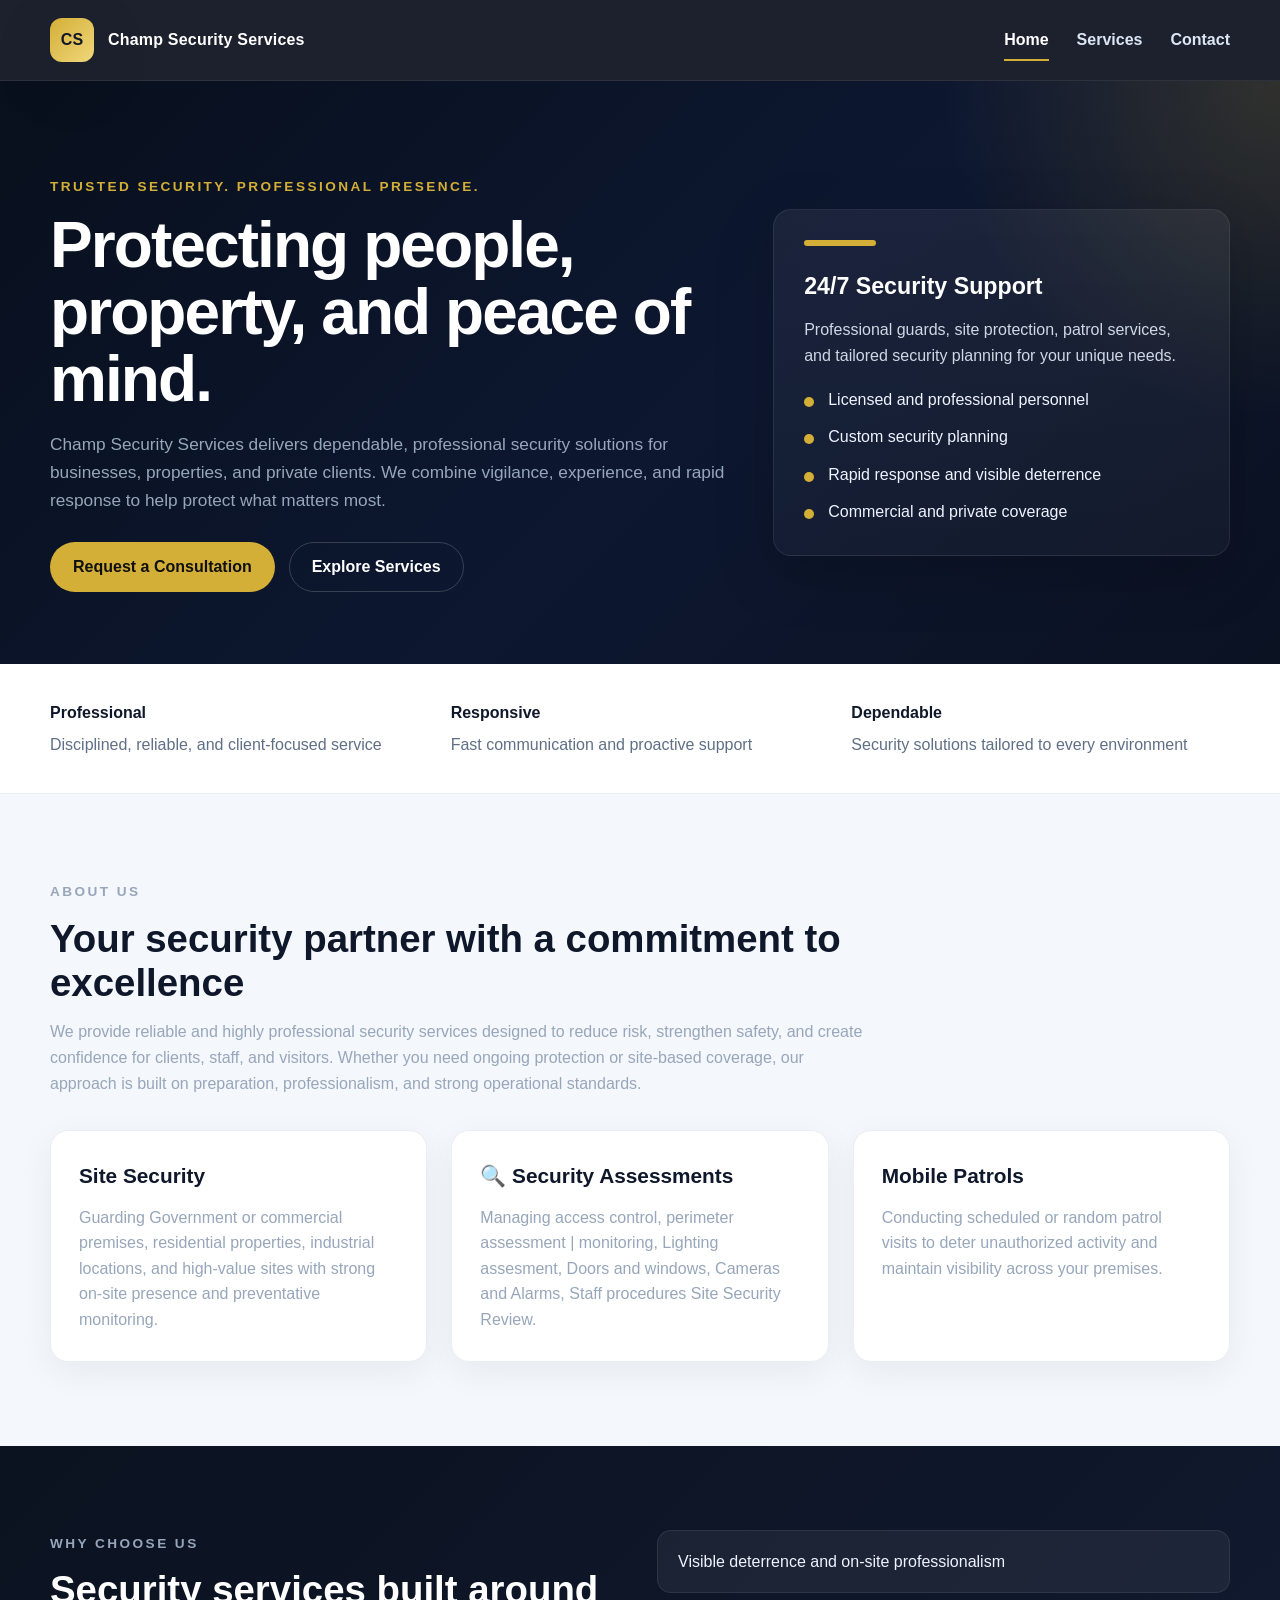
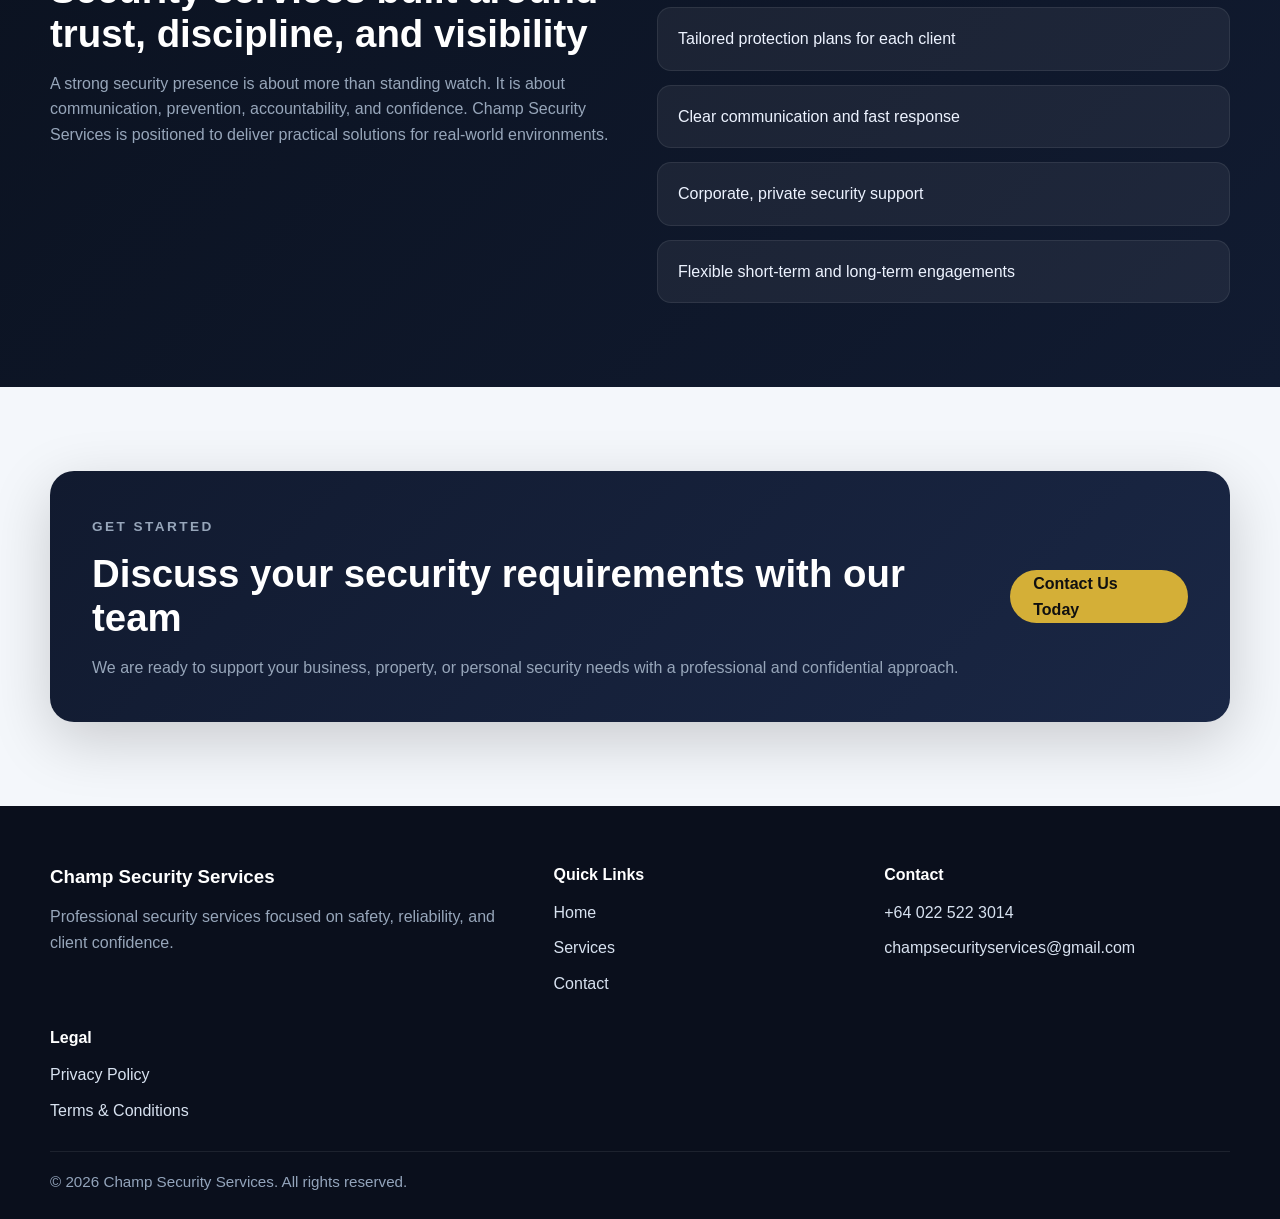
==== commit 87bedb00: "Intered the legal policy links in the footer" ====
--- a/index.html
+++ b/index.html
@@ -178,6 +178,15 @@
           <li><a href="mailto:champsecurityservices@gmail.com">champsecurityservices@gmail.com</a></li>
         </ul>
       </div>
+
+      <div>
+  <h4>Legal</h4>
+  <ul class="footer-links">
+    <li><a href="privacy-policy.html">Privacy Policy</a></li>
+    <li><a href="terms-and-conditions.html">Terms & Conditions</a></li>
+  </ul>
+</div>
+
     </div>
     <div class="container footer-bottom">
       <p>&copy; 2026 Champ Security Services. All rights reserved.</p>
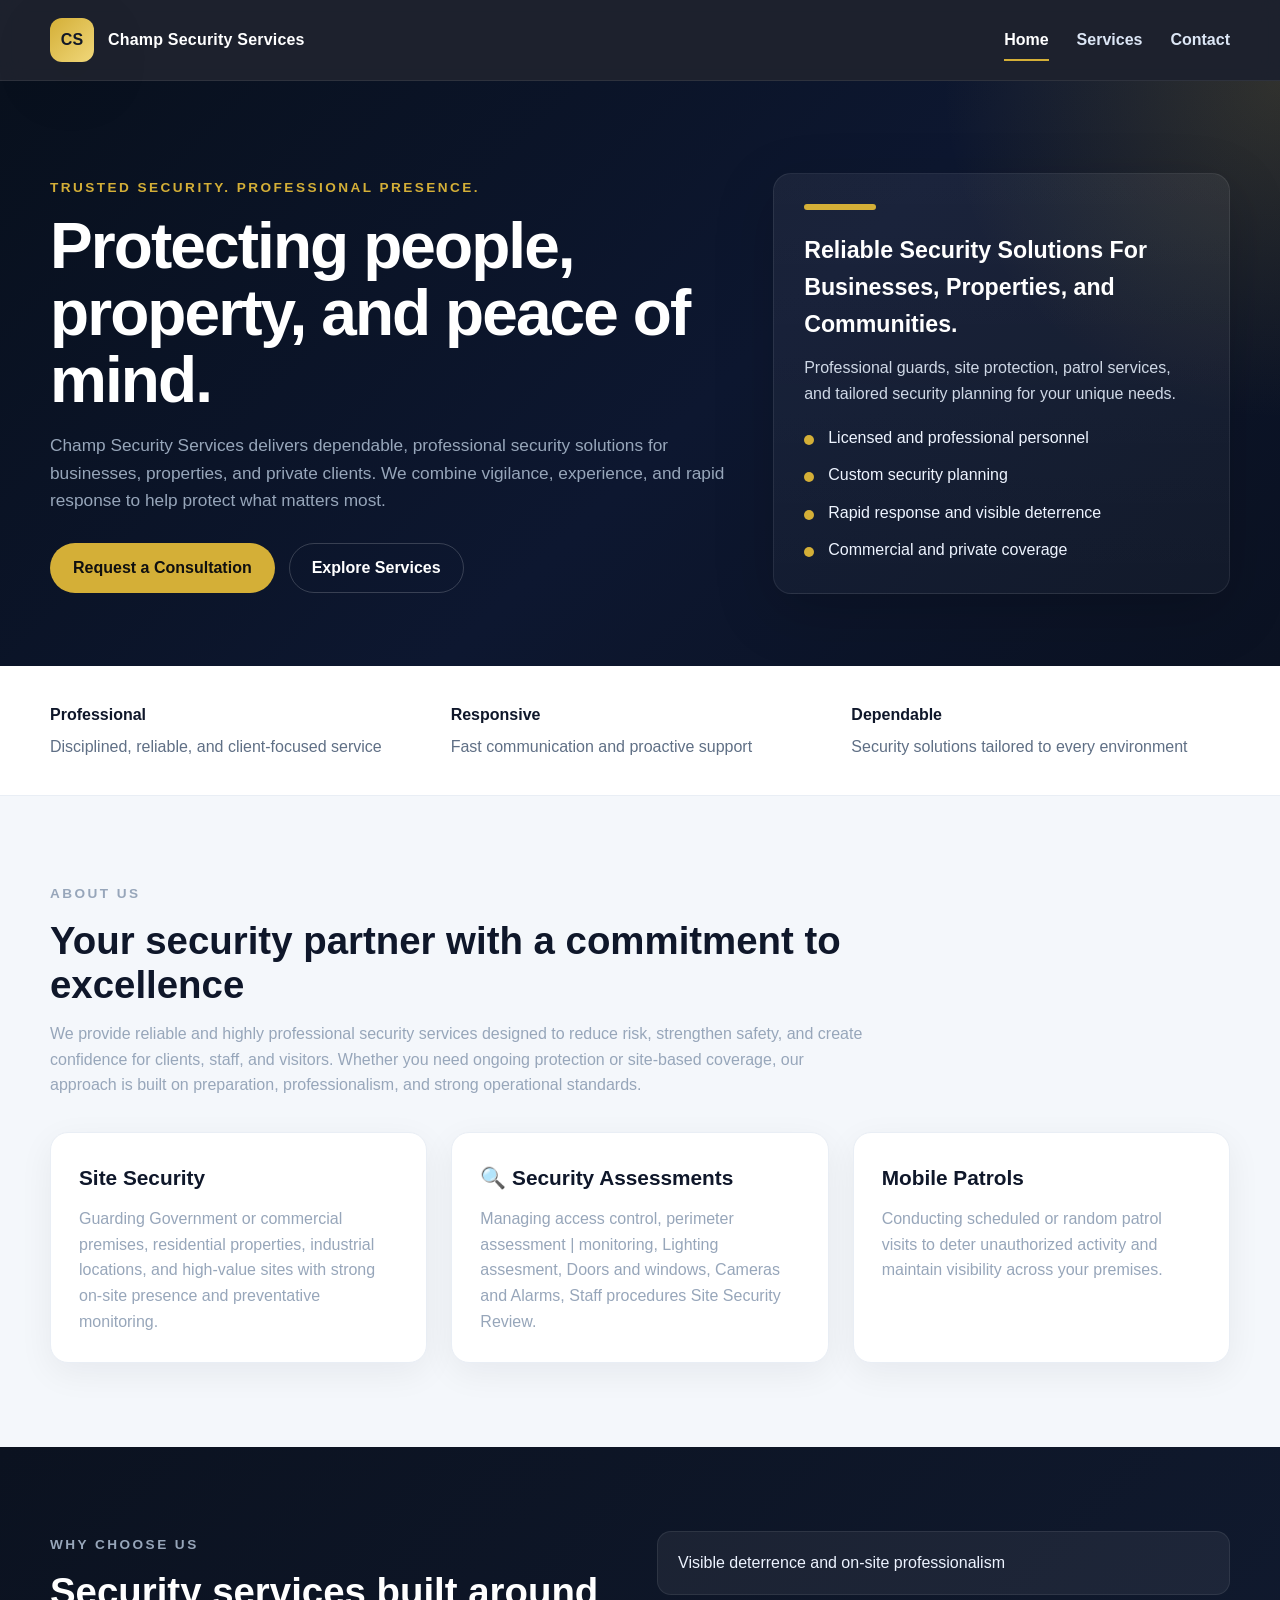
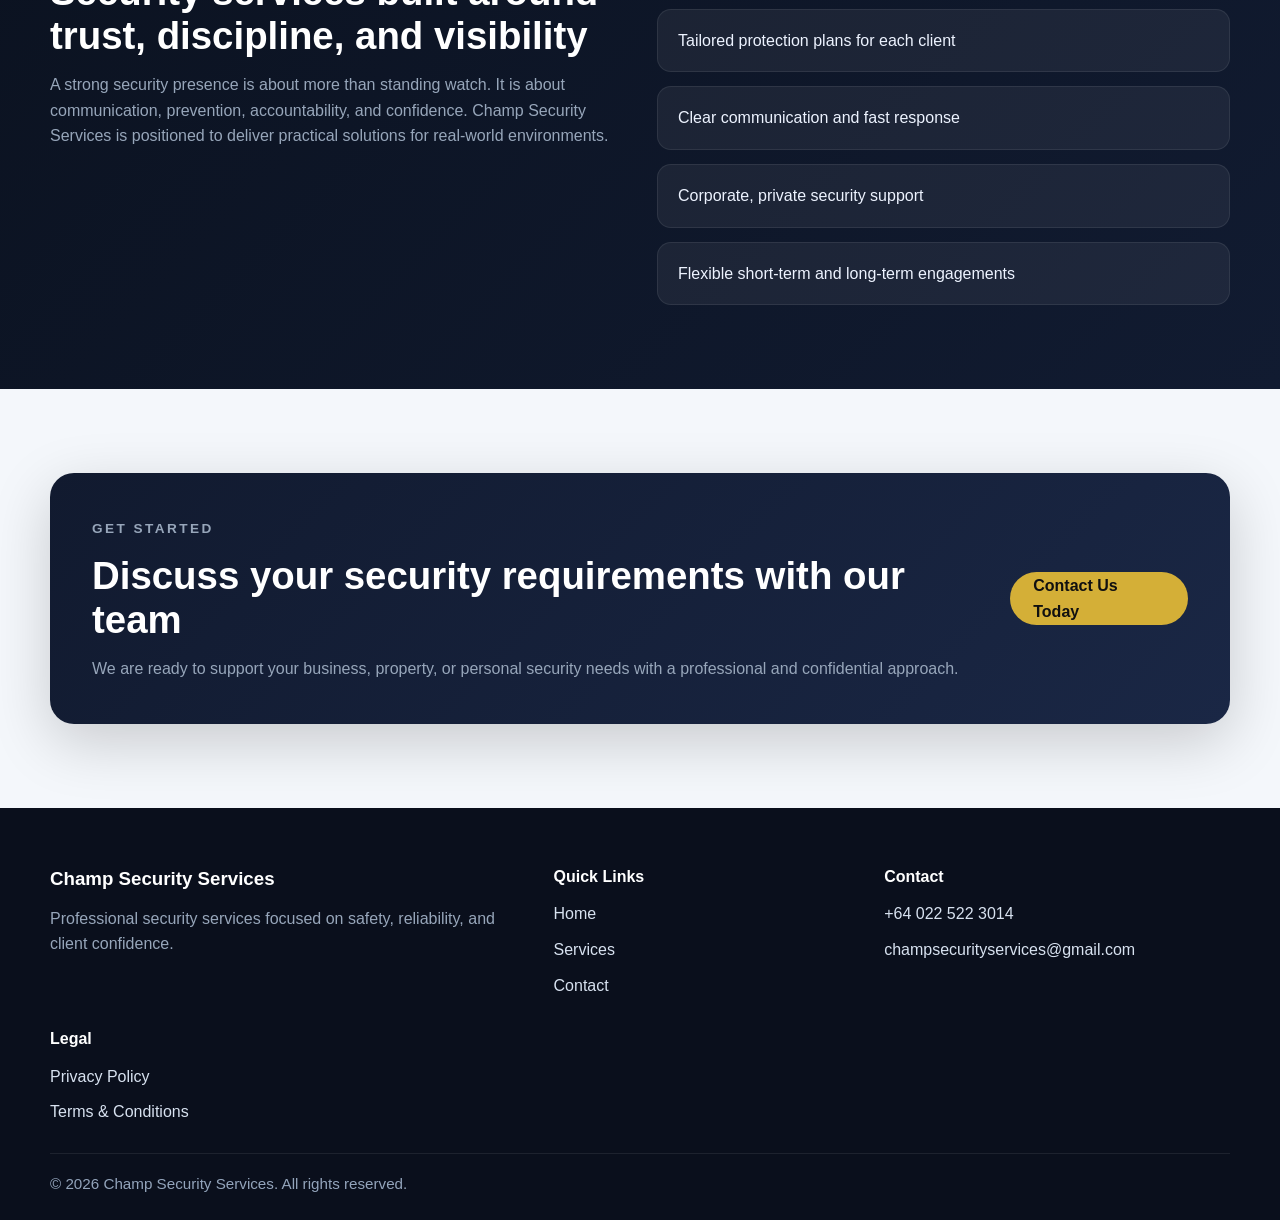
==== commit 998e6744: "removed the 24/7 security statement up the top of the homepage." ====
--- a/index.html
+++ b/index.html
@@ -45,10 +45,10 @@
 
         <div class="hero-card">
           <div class="hero-card-top"></div>
-          <h2>24/7 Security Support</h2>
+          <h2>Reliable Security Solutions For Businesses, Properties, and Communities.</h2>
           <p>
             Professional guards, site protection, patrol services, and tailored security
-            planning for your unique needs.
+            planning for your unique needs. 
           </p>
           <ul class="hero-list">
             <li>Licensed and professional personnel</li>
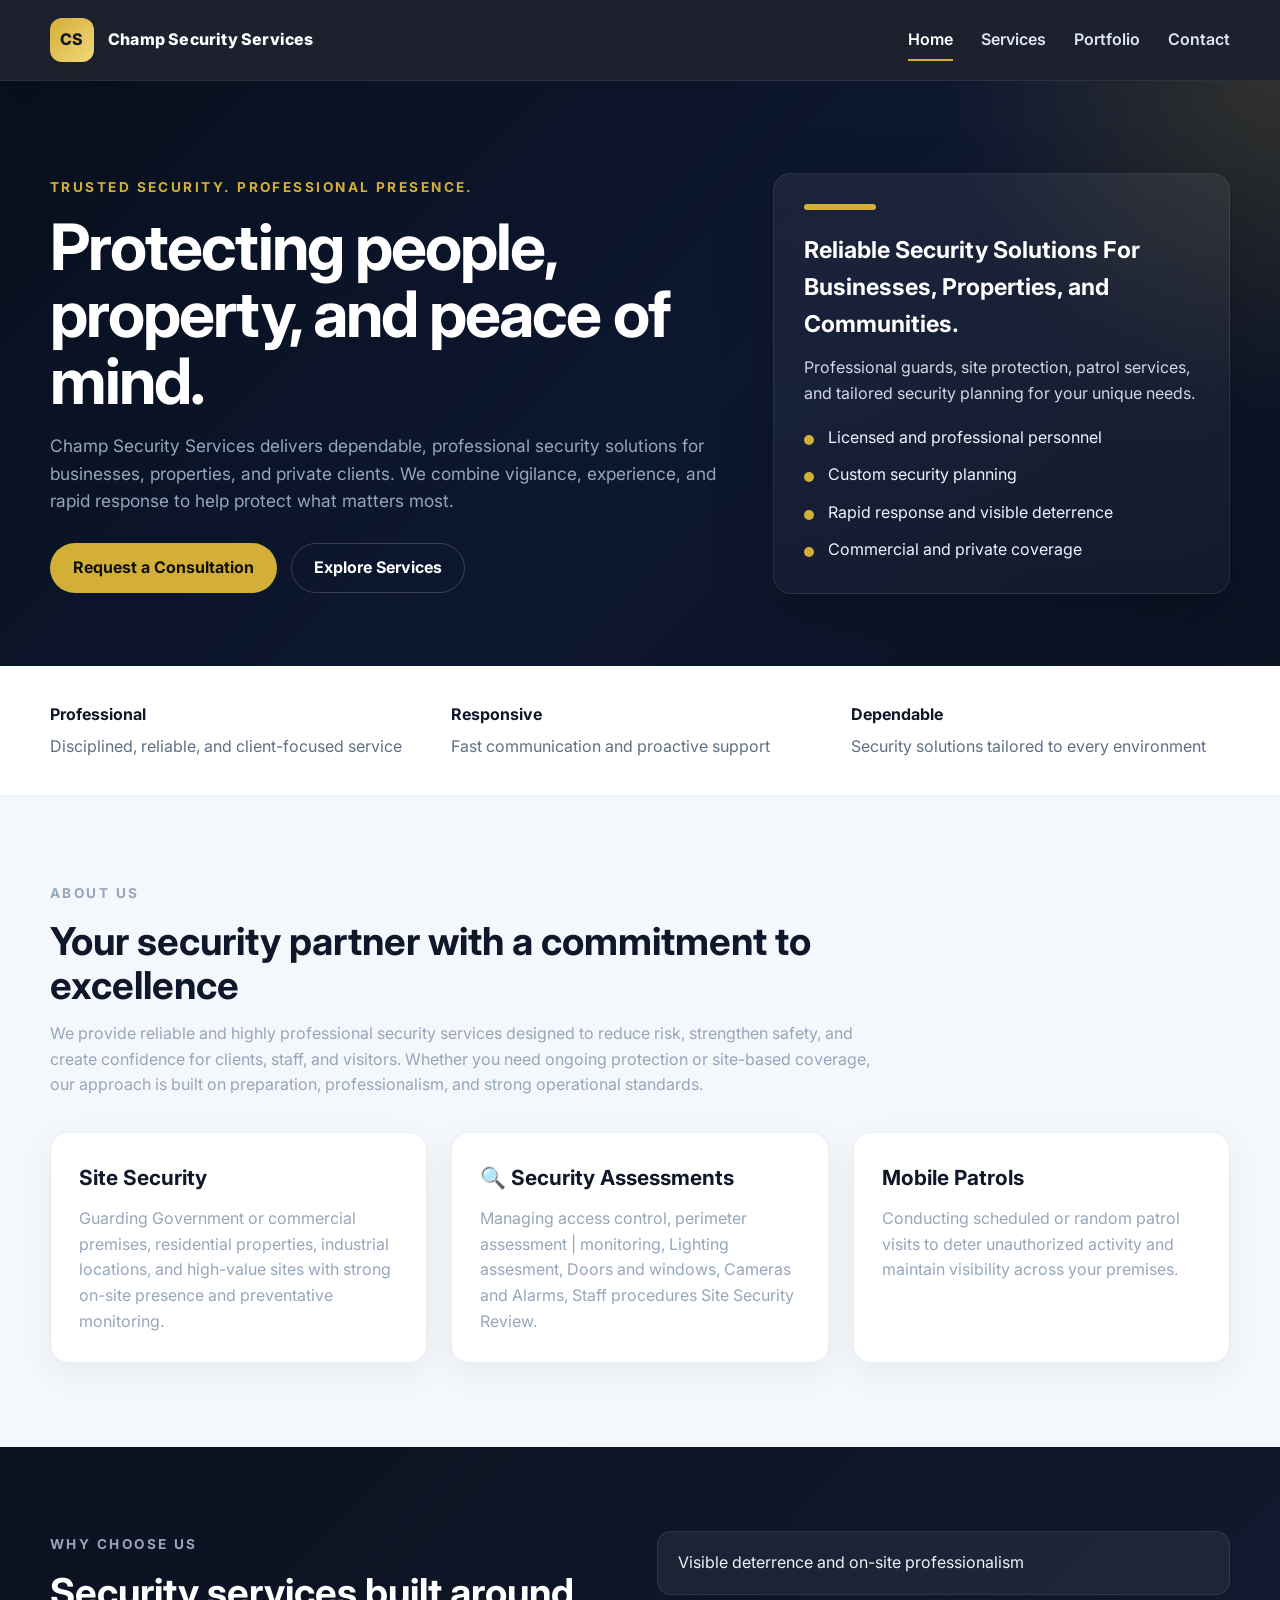
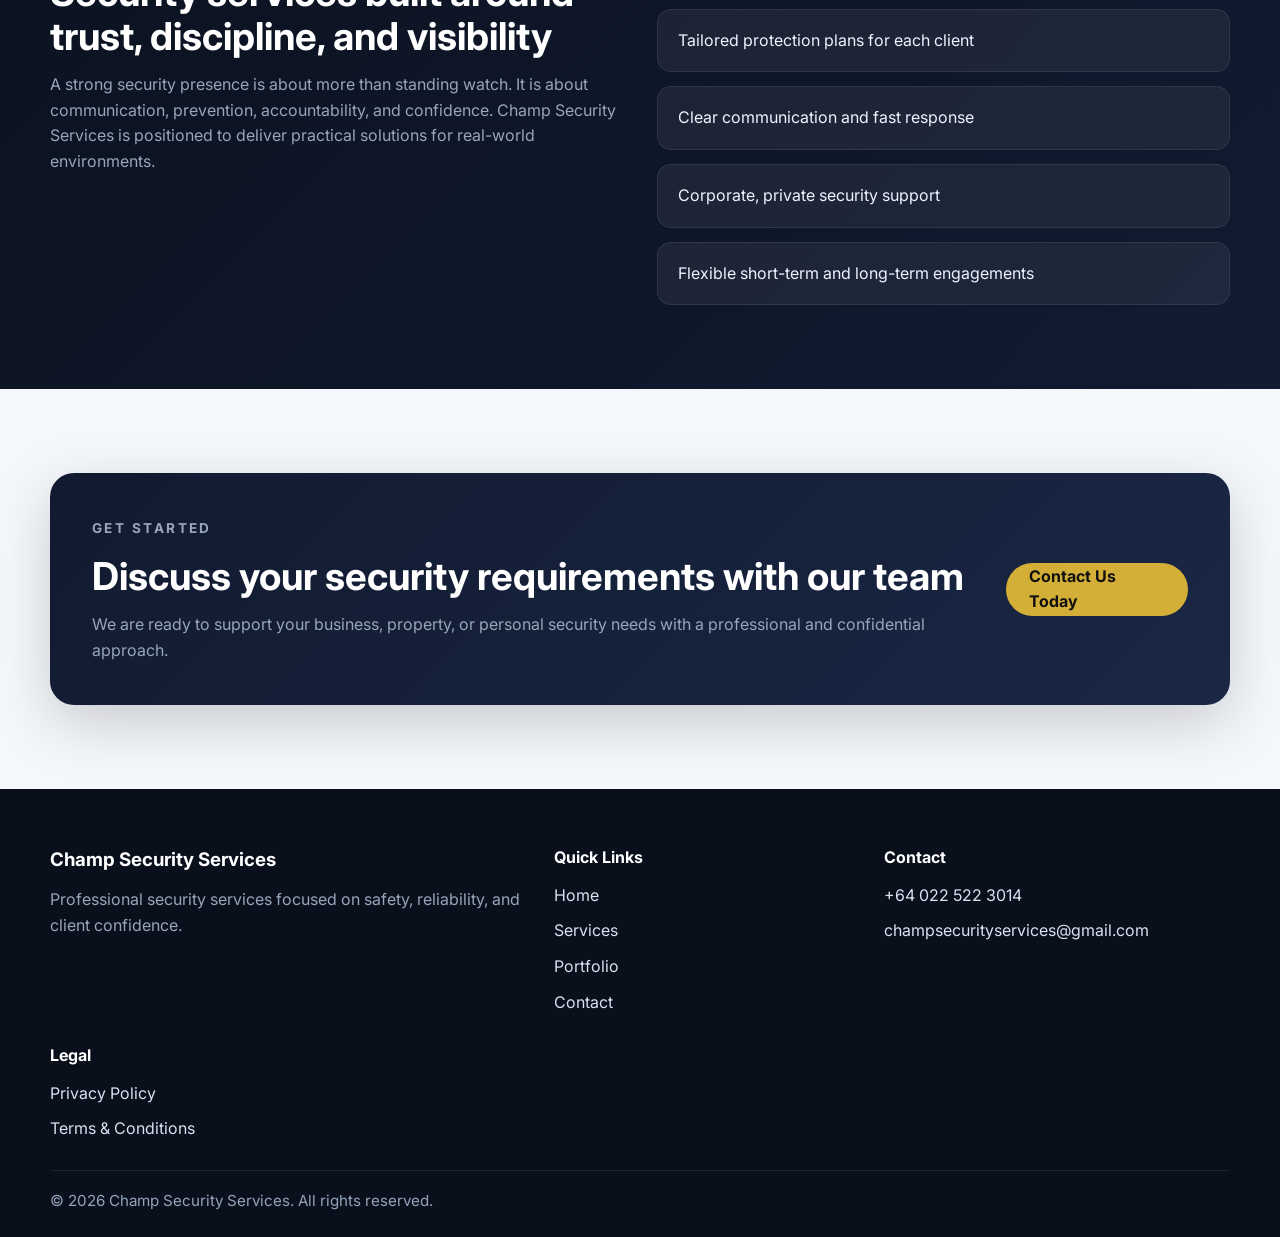
==== commit 918bd01e: "Updated Portfolio links in the nav and footer" ====
--- a/index.html
+++ b/index.html
@@ -5,9 +5,9 @@
   <meta name="viewport" content="width=device-width, initial-scale=1.0" />
   <title>Champ Security Services | Professional Protection & Security Solutions</title>
   <meta name="description" content="Champ Security Services provides reliable, professional security solutions including site security, patrol services, asset protection, and emergency response support." />
-  <link rel="preconnect" href="[fonts.googleapis.com](https://fonts.googleapis.com)">
-  <link rel="preconnect" href="[fonts.gstatic.com](https://fonts.gstatic.com)" crossorigin>
-  <link href="[fonts.googleapis.com](https://fonts.googleapis.com/css2?family=Inter:wght@400;500;600;700;800&display=swap)" rel="stylesheet">
+  <link rel="preconnect" href="https://fonts.googleapis.com">
+  <link rel="preconnect" href="https://fonts.gstatic.com" crossorigin>
+  <link href="https://fonts.googleapis.com/css2?family=Inter:wght@400;500;600;700;800&display=swap" rel="stylesheet">
   <link rel="stylesheet" href="style.css" />
 </head>
 <body>
@@ -21,6 +21,7 @@
       <nav class="nav">
         <a href="index.html" class="active">Home</a>
         <a href="services.html">Services</a>
+        <a href="portfolio.html">Portfolio</a>
         <a href="contact.html">Contact</a>
       </nav>
     </div>
@@ -167,6 +168,7 @@
         <ul class="footer-links">
           <li><a href="index.html">Home</a></li>
           <li><a href="services.html">Services</a></li>
+          <li><a href="portfolio.html">Portfolio</a></li>
           <li><a href="contact.html">Contact</a></li>
         </ul>
       </div>
@@ -193,4 +195,4 @@
     </div>
   </footer>
 </body>
-</html>
+</html>
